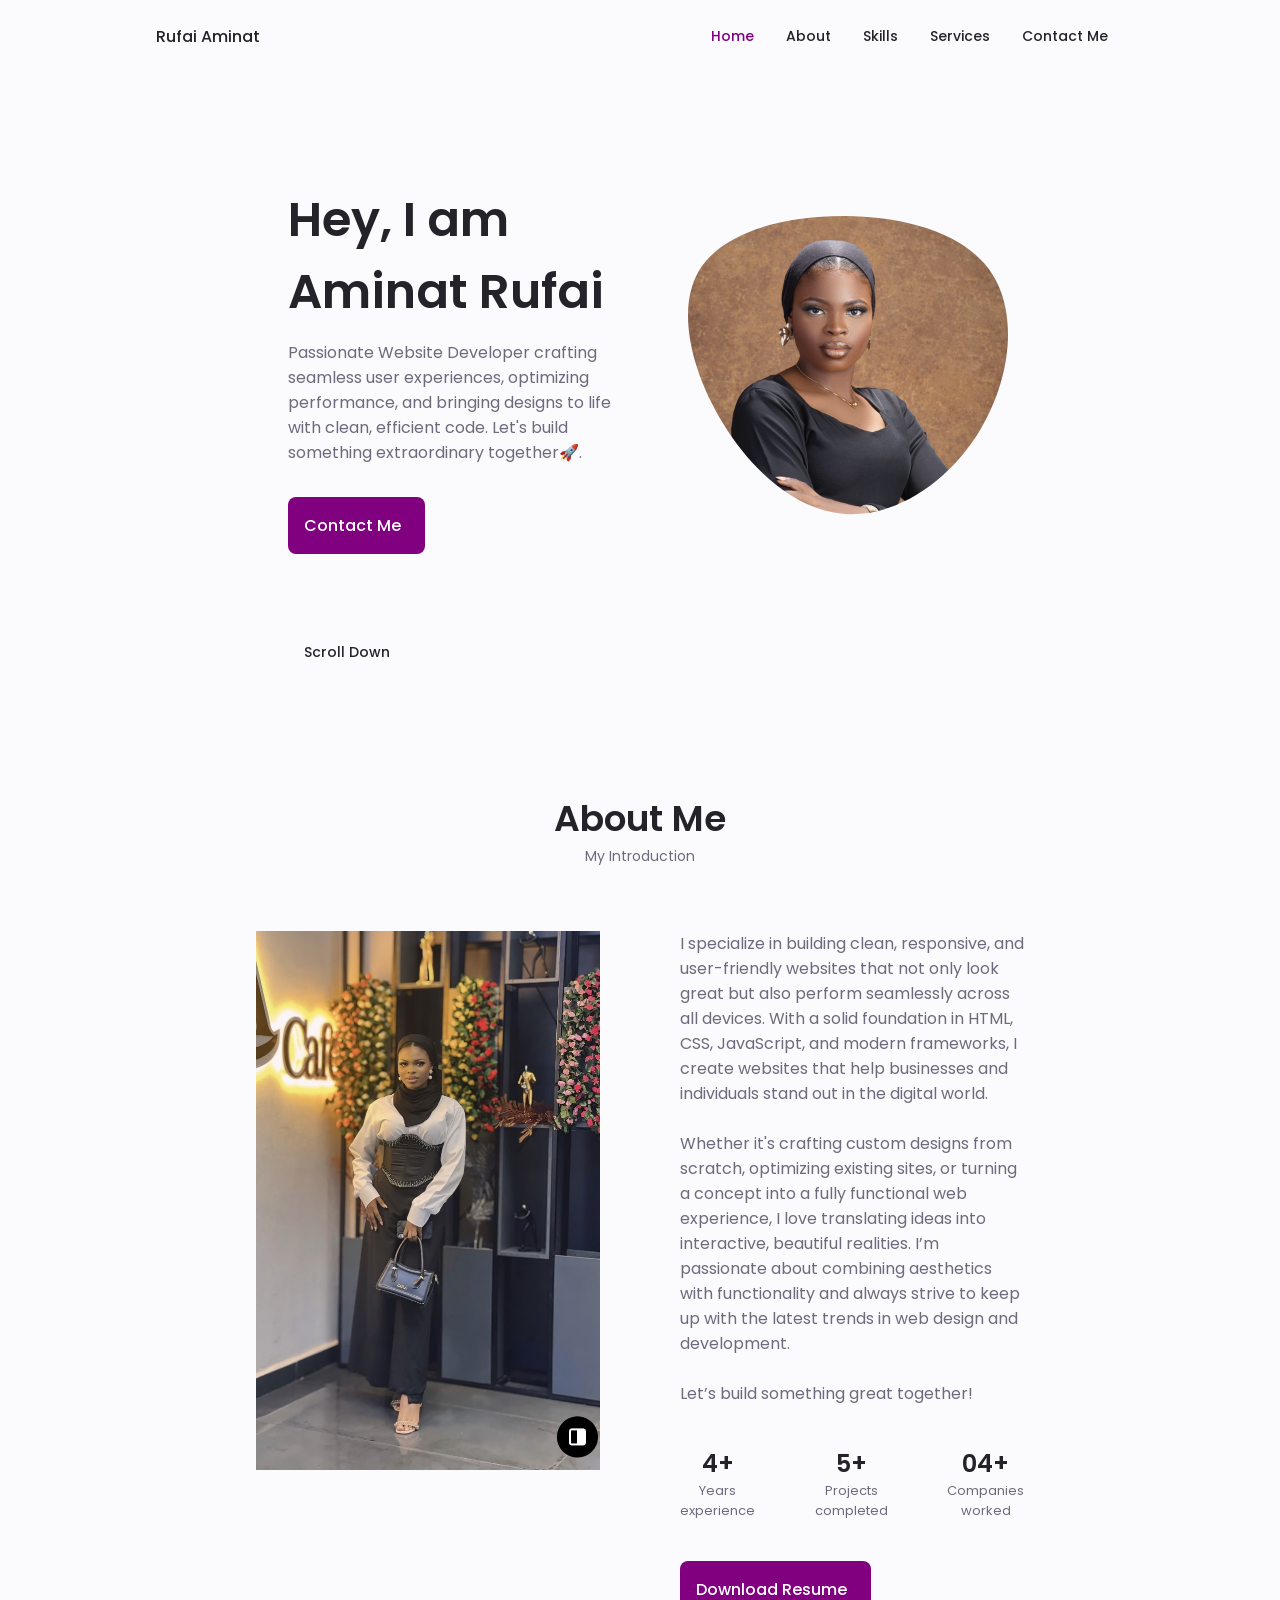
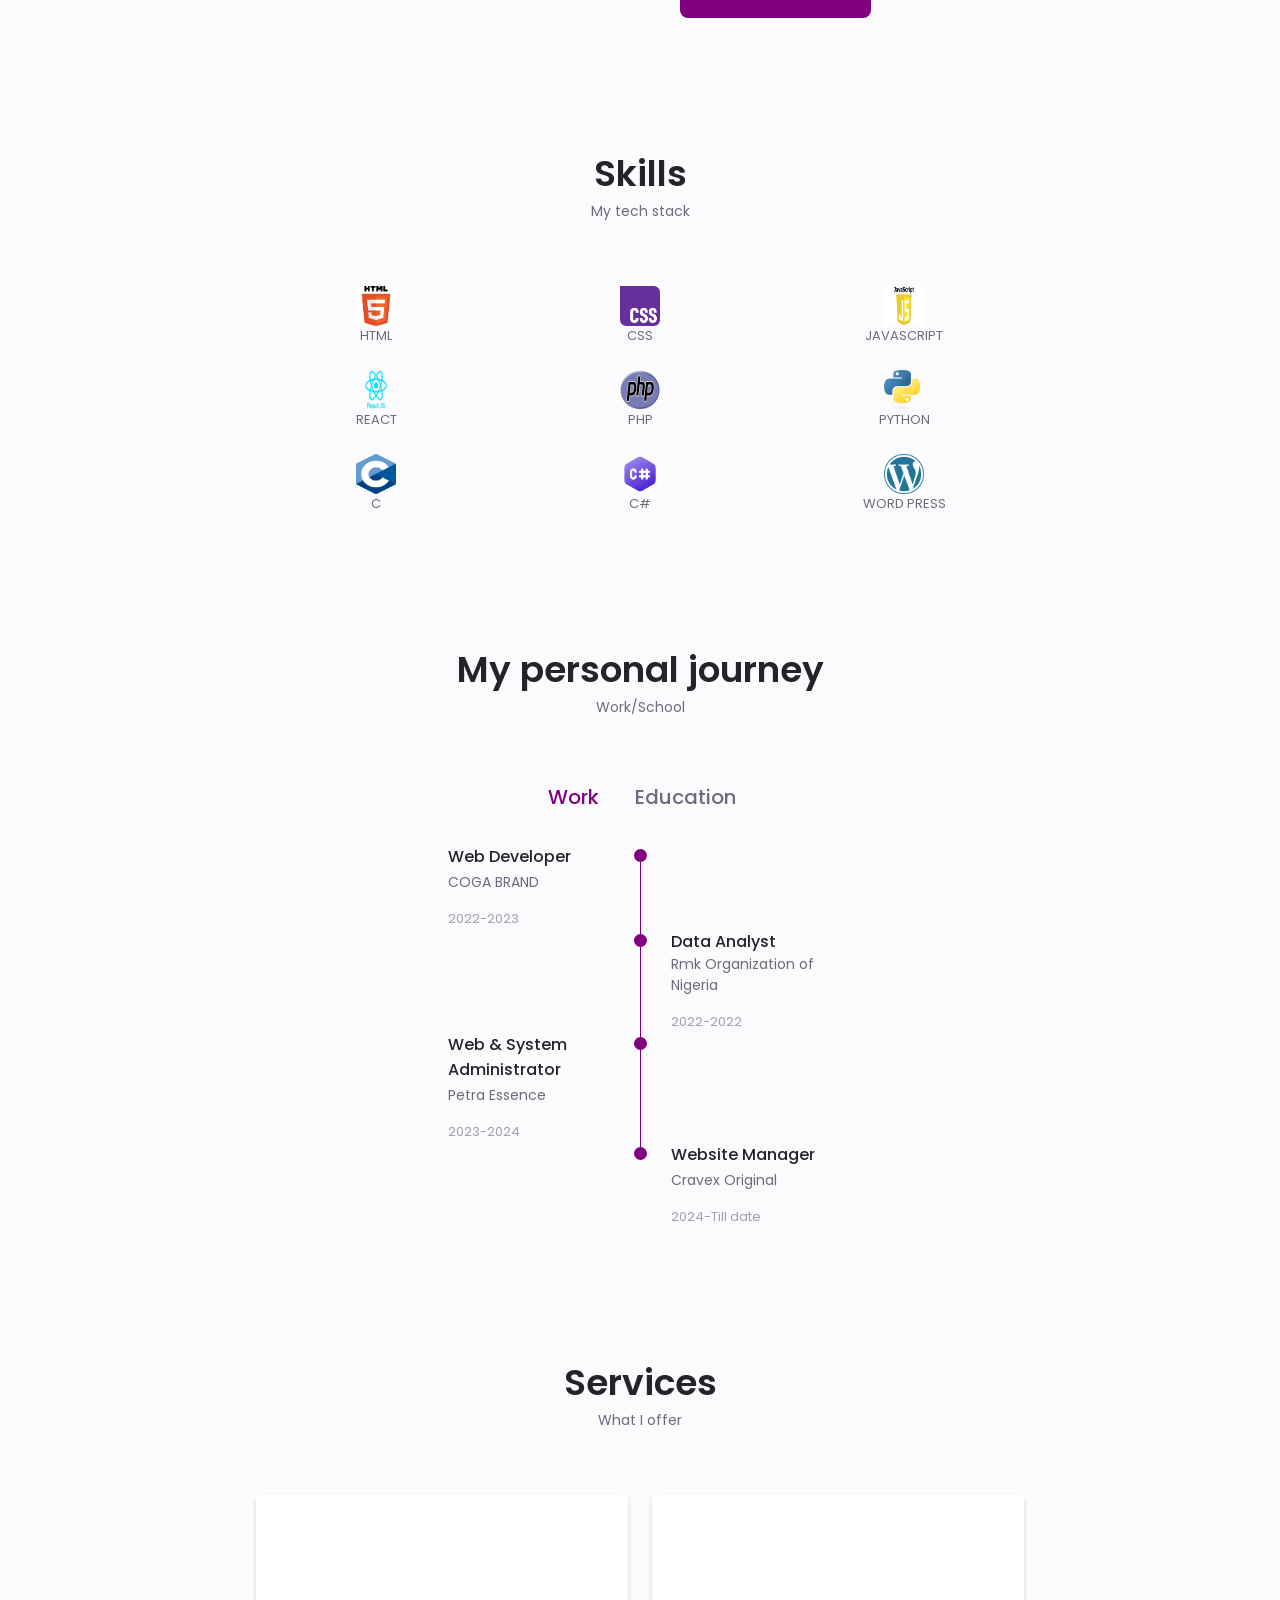
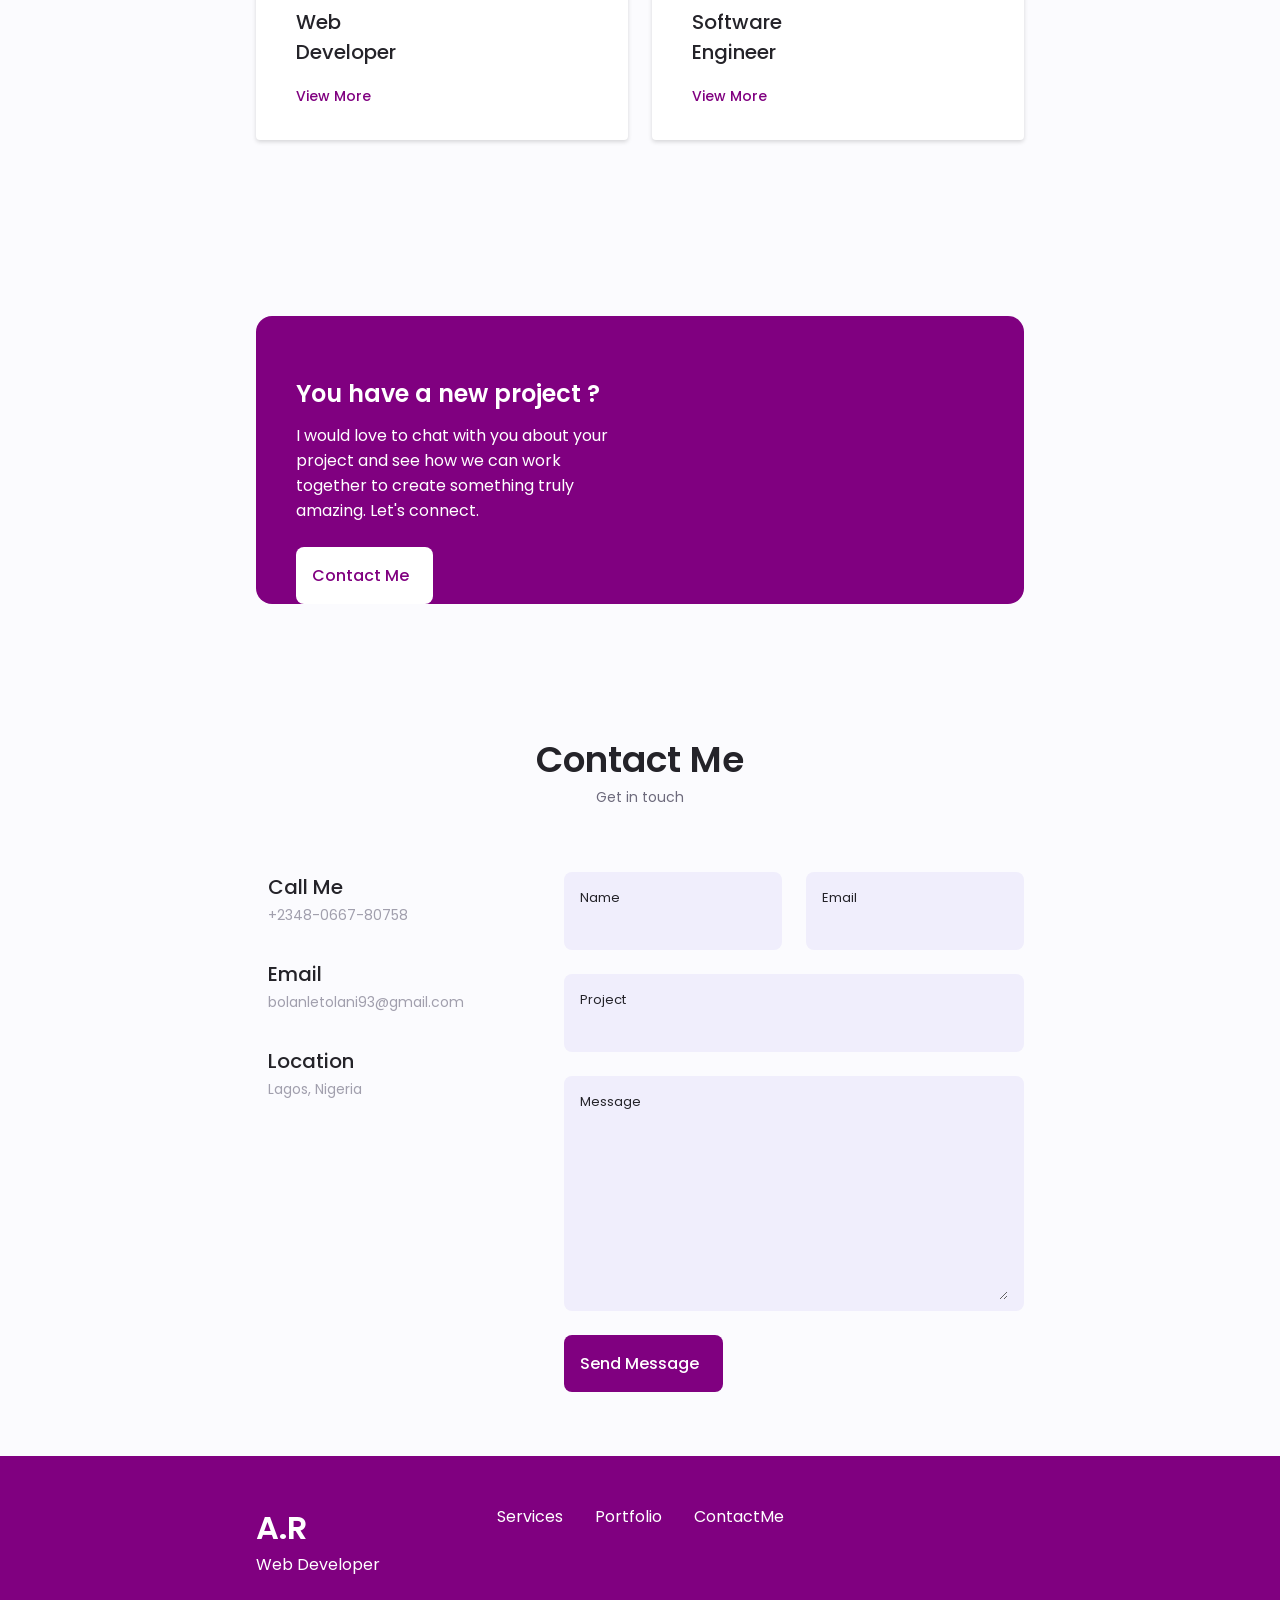
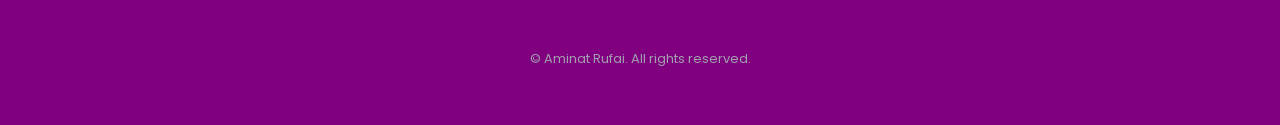
==== index.html @ c88bedfd "Initial portfolio backup" ====
<!DOCTYPE html>
<html lang="en">
  <head>
    <meta charset="UTF-8" />
    <meta name="viewport" content="width=device-width, initial-scale=1.0" />
    <meta
      name="description"
      content="Portfolio website of Rufai Aminat. A summary of professional experience, 
      skills, projects details and contact information."
    />
    <title>Aminat Rufai - Portfolio</title>

    <!--==================== OPEN GRAPH META TAGS ===================== -->
    <meta property="og:title" content="Olusegun Akinnola - Portfolio" />
    <meta property="og:image" content="/assets/img/PwaImages/ios/512.png" />
    <meta
      property="og:description"
      content="Portfolio website of Olusegun Akinnola. A summary of professional experience, 
      skills, projects details and contact information."
    />

    <!--==================== TWITTER META TAGS ===================== -->
    <meta name="twitter:title" content="Olusegun Akinnola - Portfolio" />
    <meta
      name="twitter:description"
      content="Portfolio website of Olusegun Akinnola. A summary of professional experience, 
      skills, projects details and contact information."
    />
    <meta name="twitter:image" content="/assets/img/PwaImages/ios/512.png" />

    <!--==================== UNICONS ====================-->
    <link
      rel="stylesheet"
      href="https://unicons.iconscout.com/release/v4.0.0/css/line.css"
    />

    <!-- ====================PWA================== -->
    <link rel="manifest" href="manifest.json" />
    <!-- ios support -->
    <link rel="apple-touch-icon" href="/assets/img/PwaImages/ios/32.png" />
    <link rel="apple-touch-icon" href="/assets/img/PwaImages/ios/72.png" />
    <link rel="apple-touch-icon" href="/assets/img/PwaImages/ios/100.png" />
    <link rel="apple-touch-icon" href="/assets/img/PwaImages/ios/128.png" />
    <link rel="apple-touch-icon" href="/assets/img/PwaImages/ios/144.png" />
    <link rel="apple-touch-icon" href="/assets/img/PwaImages/ios/152.png" />
    <link rel="apple-touch-icon" href="/assets/img/PwaImages/ios/192.png" />
    <link rel="apple-touch-icon" href="/assets/img/PwaImages/ios/256.png" />
    <link rel="apple-touch-icon" href="/assets/img/PwaImages/ios/512.png" />
    <meta name="apple-mobile-web-app-status-bar" content="#6E57E0" />
    <meta name="theme-color" content="#6E57E0" />

    <!-- ============FAVICONS============== -->
    <link
      rel="apple-touch-icon"
      sizes="180x180"
      href="/assets/img/favicons/apple-touch-icon.png"
    />
    <link
      rel="icon"
      type="image/png"
      sizes="32x32"
      href="/assets//img/favicons/favicon-32x32.png"
    />
    <link
      rel="icon"
      type="image/png"
      sizes="16x16"
      href="/assets/img/favicons/favicon-16x16.png"
    />
    <link
      rel="icon"
      type="image/x-icon"
      href="/assets/img/favicons/favicon.ico"
    />

    <!--==================== SWIPER CSS ====================-->
    <link rel="stylesheet" href="css/swiper-bundle.min.css" />

    <!--==================== CSS ====================-->
    <link rel="stylesheet" href="css/styles.css" />

    <script src="https://cdnjs.cloudflare.com/ajax/libs/typed.js/2.0.11/typed.min.js" defer></script>
  </head>

  <body>
    <!-- ===================== LOADER ==================== -->
    <div id="loading">
      <div class="loader"><span></span><span>/></span></div>
    </div>
    <!--==================== HEADER ====================-->
    <header class="header" id="header">
      <nav class="nav container">
        <a href="#" class="nav__logo noSelect">Rufai Aminat</a>

        <div class="nav__menu" id="nav-menu">
          <ul class="nav__list grid">
            <li class="nav__item">
              <a href="#home" class="nav__link noSelect active-link">
                <i class="uil uil-estate nav__icon"></i> Home
              </a>
            </li>

            <li class="nav__item">
              <a href="#about" class="nav__link noSelect">
                <i class="uil uil-user nav__icon"></i> About
              </a>
            </li>

            <li class="nav__item">
              <a href="#skills" class="nav__link noSelect">
                <i class="uil uil-file-alt nav__icon"></i> Skills
              </a>
            </li>

            <li class="nav__item">
              <a href="#services" class="nav__link noSelect">
                <i class="uil uil-briefcase-alt nav__icon"></i> Services
              </a>
            </li>
<!--
            <li class="nav__item">
              <a href="#projects" class="nav__link noSelect">
                <i class="uil uil-scenery nav__icon"></i> Projects
              </a>
            </li>
            -->

            <li class="nav__item">
              <a href="#contact" class="nav__link noSelect">
                <i class="uil uil-message nav__icon"></i> Contact Me
              </a>
            </li>
          </ul>
          <i class="uil uil-times nav__close noSelect" id="nav-close"></i>
        </div>

        <div class="nav__btns">
          <!-- theme change button -->
          <i class="uil uil-moon change-theme" id="theme-button"></i>

          <div class="nav__toggle noSelect" id="nav-toggle">
            <i class="uil uil-apps"></i>
          </div>
        </div>
      </nav>
    </header>

    <!--==================== MAIN ====================-->

    <main class="main">
      <!--==================== HOME ====================-->
      <section class="home section" id="home">
        <div class="home__container container grid">
          <div class="home__content grid">
            <div class="home__social">
              <a
                href="https://www.linkedin.com/in/bolanle tolani/"
                target="_blank"
                class="home__social-icon"
              >
                <i class="uil uil-linkedin-alt"></i>
              </a>
              <a
                href="https://github.com/Thebolamidey1"
                target="_blank"
                class="home__social-icon"
              >
                <i class="uil uil-github-alt"></i>
              </a>
              <a
                href="https://x.com/The_bolamidey"
                target="_blank"
                class="home__social-icon"
              >
                <i class="uil uil-twitter"></i>
              </a>
            </div>

            <div class="home__img">
              <svg
                class="home__blob"
                viewBox="0 0 200 187"
                xmlns="http://www.w3.org/2000/svg"
                xmlns:xlink="http://www.w3.org/1999/xlink"
              >
                <mask id="mask0" mask-type="alpha">
                  <path
                    d="M190.312 36.4879C206.582 62.1187 201.309 102.826 182.328 134.186C163.346 165.547 
                                130.807 187.559 100.226 186.353C69.6454 185.297 41.0228 161.023 21.7403 129.362C2.45775 
                                97.8511 -7.48481 59.1033 6.67581 34.5279C20.9871 10.1032 59.7028 -0.149132 97.9666 
                                0.00163737C136.23 0.303176 174.193 10.857 190.312 36.4879Z"
                  />
                </mask>
                <g mask="url(#mask0)">
                  <path
                    d="M190.312 36.4879C206.582 62.1187 201.309 102.826 182.328 134.186C163.346 
                                165.547 130.807 187.559 100.226 186.353C69.6454 185.297 41.0228 161.023 21.7403 
                                129.362C2.45775 97.8511 -7.48481 59.1033 6.67581 34.5279C20.9871 10.1032 59.7028 
                                -0.149132 97.9666 0.00163737C136.23 0.303176 174.193 10.857 190.312 36.4879Z"
                  />
                  <image
                    class="home__blob-img"
                    x="-0"
                    href="pictures/IMG_7370.jpeg"
                  ></image>
                </g>
              </svg>
            </div>

              <div class="home__data">
              <h1 class="home__title">Hey, I am Aminat Rufai</h1>
              <h3 class="home__subtitle"><span class="typing"></span><span class="typed-cursor"></span></h3>
              
              <p class="home__description">
               Passionate Website Developer crafting seamless user experiences, optimizing performance, and bringing designs to life with clean, efficient code. Let's build something extraordinary together🚀.
              </p>
              <a href="#contact" class="button button--flex">
                Contact Me<i class="uil uil-message button__icon"></i>
              </a>
            </div>
          </div>
          <div class="home__scroll">
            <a href="#about" class="home__scroll-button button--flex">
              <i class="uil uil-mouse-alt home__scroll-mouse"></i>
              <span class="home__scroll-name">Scroll Down</span>
              <i class="uil uil-arrow-down home__scroll-arrow"></i>
            </a>
          </div>
        </div>
      </section>
    </main>

    <!--==================== ABOUT ====================-->

    <section class="about section" id="about">
      <h2 class="section__title">About Me</h2>
      <span class="section__subtitle">My Introduction</span>

      <div class="about__container container grid">
        
          <img src="pictures/IMG_5817.jpeg" alt="" class="about__image" />
        </a>
      

        <div class="about__data">
          <p class="about__description">
            I specialize in building clean, responsive, and user-friendly websites that not only look great but also perform seamlessly across all devices. With a solid foundation in HTML, CSS, JavaScript, and modern frameworks, I create websites that help businesses and individuals stand out in the digital world.
            <br><br> Whether it's crafting custom designs from scratch, optimizing existing sites, or turning a concept into a fully functional web experience, I love translating ideas into interactive, beautiful realities. I’m passionate about combining aesthetics with functionality and always strive to keep up with the latest trends in web design and development. 
           <br/><br>Let’s build something great together!
          </p>
          <div class="about__info">
            <div>
              <span class="about__info-title">4+</span>
              <span class="about__info-name"
                >Years <br />
                experience</span
              >
            </div>

            <div>
              <span class="about__info-title">5+</span>
              <span class="about__info-name"
                >Projects <br />
                completed</span
              >
            </div>

            <div>
              <span class="about__info-title">04+</span>
              <span class="about__info-name"
                >Companies <br />
                worked</span
              >
            </div>
          </div>

          <div class="about__buttons">
            <a
              download=""
              href="pictures/RUFAI AMINAT WEB DEVELOPER RESUME.pdf"
              class="button button--flex"
            >
              Download Resume<i class="uil uil-download-alt button__icon"></i
            ></a>
          </div>
        </div>
      </div>
    </section>

 <!--==================== SKILLS ====================-->
<section class="skills section" id="skills">
 <h2 class="section__title">Skills</h2>
 <span class="section__subtitle">My tech stack</span>
 <div class="skills__container container grid">
   <div class="skills__container-box">
     <img
       class="skills__container-img"
       src="pictures/html picture.png"
       alt="html"
     />
     <div class="skills__container-name">HTML</div>
   </div>
  <div class="skills__container-box">
     <img
       class="skills__container-img"
       src="pictures/Official_CSS_Logo.svg.png"
       alt="css"
     />
     <div class="skills__container-name">CSS</div>
   </div>

   <div class="skills__container-box">
     <img
       class="skills__container-img"
       src="pictures/javascript.png"
       alt="JavaScript"
     />
     <div class="skills__container-name">JAVASCRIPT</div>
   </div>

   <div class="skills__container-box">
     <img
       class="skills__container-img"
       src="pictures/react.js"
       alt="React"
     />
     <div class="skills__container-name">REACT</div>
   </div>

   <div class="skills__container-box">
     <img
       class="skills__container-img"
       src="pictures/PHP-logo.svg.png"
       alt="Php"
     />
     <div class="skills__container-name">PHP</div>
   </div>

   <div class="skills__container-box">
     <img
       class="skills__container-img"
       src="pictures/Python-logo-notext.svg.png"
       alt="python"
     />
     <div class="skills__container-name">PYTHON</div>
   </div>

   <div class="skills__container-box">
     <img
       class="skills__container-img"
       src="pictures/C_Programming_Language.svg.png"
       alt="C"
     />
     <div class="skills__container-name">C</div>
   </div>

   <div class="skills__container-box">
     <img
       class="skills__container-img"
       src="pictures/C_Sharp_Logo_2023.png"
       alt="C#"
     />
     <div class="skills__container-name">C#</div>
   </div>

   <div class="skills__container-box">
     <img
       class="skills__container-img"
       src="pictures/Word press.png"
       alt="wordpress"
     />
     <div class="skills__container-name">WORD PRESS</div>
   </div>
   <!--
 <div class="skills__container-box">
           <img class="skills__container-img" src="pictures/" alt="figma">
           <div class="skills__container-name">Figma</div>
       </div>
 </div>
-->
</section>

<!--==================== QUALIFICATOIN ====================-->
<section class="qualification section">
 <h2 class="section__title">My personal journey</h2>
 <span class="section__subtitle">Work/School</span>

 <div class="qualification__container container">
   <div class="qualification__tabs">
     <div
       class="qualification__button button--flex qualification__active"
       data-target="#work"
     >
       <i class="uil uil-briefcase-alt qualification__icon"> </i> Work
     </div>

     <div
       class="qualification__button button--flex"
       data-target="#education"
     >
       <i class="uil uil-graduation-cap qualification__icon"> </i>
       Education
     </div>
   </div>

   <div class="qualification__sections">
   
     <!--==================== QUALIFICATOIN CONTENT 1====================-->
     
     <div
       class="qualification__content qualification__active"
       data-content
       id="work"
     >
     
       <!--==================== QUALIFICATOIN 1====================-->
       
       <div class="qualification__data">
         <div>
           <h3 class="qualification__title">Web Developer</h3>
           <span class="qualification__subtitle"> COGA BRAND  </span>
           <div class="qualification__calender">
             <i class="uil uil-calendar-alt"></i> 2022-2023
           </div>
         </div>

         <div>
           <span class="qualification__rounder"></span>
           <span class="qualification__line"></span>
         </div>
       </div>
      
       <!--==================== QUALIFICATOIN 2====================-->
       <div class="qualification__data">
         <div></div>
         <div>
           <span class="qualification__rounder"></span>
           <span class="qualification__line"></span>
         </div>
         <div>
           <h3 class="qualification__title">Data Analyst</h3>
           <span class="qualification__subtitle"> Rmk Organization of Nigeria </span>
           <div class="qualification__calender">
             <i class="uil uil-calendar-alt"></i> 2022-2022
           </div>
         </div>
       </div>
       

       <!--==================== QUALIFICATOIN 3====================-->
       <div class="qualification__data">
         <div>
           <h3 class="qualification__title">Web & System Administrator</h3>
           <span class="qualification__subtitle"> Petra Essence </span>
           <div class="qualification__calender">
             <i class="uil uil-calendar-alt"></i> 2023-2024
           </div>
         </div>
         <div>
           <span class="qualification__rounder"></span>
           <span class="qualification__line"></span>
         </div>
       </div>


       <!--==================== QUALIFICATOIN 4====================-->
       <div class="qualification__data">
         <div></div>
         <div>
           <span class="qualification__rounder"></span>
       
           <!-- <span class="qualification__line"></span> -->
           </div>
         <div>
           <h3 class="qualification__title">Website Manager</h3>
           <span class="qualification__subtitle"> Cravex Original </span>
           <div class="qualification__calender">
             <i class="uil uil-calendar-alt"></i> 2024-Till date
           </div>
         </div>
       </div>
     </div>

     <!--==================== QUALIFICATOIN CONTENT 2====================-->
     
     <div class="qualification__content" data-content id="education">
     
       <!--==================== QUALIFICATOIN 1====================-->
       <div class="qualification__data">
         <div>
           <h3 class="qualification__title">Software Engineering, Web Design(Front-end)</h3>
           <span class="qualification__subtitle">
             Alx Africa
           </span>
           <div class="qualification__calender">
             <i class="uil uil-calendar-alt"></i> 2022
           </div>
         </div>
        
         <div>
           <span class="qualification__rounder"></span>
           <span class="qualification__line"></span>
         </div>
       </div>

      

       <!--==================== QUALIFICATOIN 2====================-->
       <div class="qualification__data">
         <div></div>
         <div>
           <span class="qualification__rounder"></span>
       
           <!-- <span class="qualification__line"></span> -->
            </div>
         <div>
           <h3 class="qualification__title">B.A, English language</h3>
           <span class="qualification__subtitle"> University of Ilorin </span>
           <div class="qualification__calender">
             <i class="uil uil-calendar-alt"></i> 2019-2024
           </div>
         </div>
       </div>
     </div>
   </div>
 </div>
</section>


        
<!--==================== SERVICES ====================-->

<section class="services section" id="services">
 <h2 class="section__title">Services</h2>
 <span class="section__subtitle">What I offer</span>

 <div class="services__container container grid">
 
   <!--==================== SERVICE 1 ====================-->
   
   <div class="services__content">
     <div>
       <i class="uil uil-arrow services__icon"></i>
       <h3 class="services__title">Web<br />Developer</h3>
     </div>

     <span
       class="button button--flex button--small button--link services__button"
     >
       View More
       <i class="uil uil-arrow-right button__icon"></i>
     </span>

     <div class="services__modal">
       <div class="services__modal-content">
         <h4 class="services__modal-title">Web Developer</h4>
         <i class="uil uil-times services__modal-close"></i>
         <ul class="services__modal-services grid">
           <li class="services__modal-service">
             <i class="uil uil-check-circle services__modal-icon"></i>
             <p>
              I Manage hosting, domains, and website backups
             </p>
           </li>
           <li class="services__modal-service">
             <i class="uil uil-check-circle services__modal-icon"></i>
             <p> I Ensure website security by implementing best practices and regular
              updates.</p>
           </li>
           <li class="services__modal-service">
             <i class="uil uil-check-circle services__modal-icon"></i>
             <p>I Work With Infrastructure as A Code (IaaC)</p>
           </li>
           <li class="services__modal-service">
             <i class="uil uil-check-circle services__modal-icon"></i>
             <p>I Ensure System Reliablity</p>
           </li>
         </ul>
       </div>
     </div>
   </div>
  
   <!--==================== SERVICE 2 ====================-->
   
   <div class="services__content">
     <div>
       <i class="uil uil-mobile-android services__icon"></i>
       <h3 class="services__title">Software <br /> Engineer</h3>
     </div>

     <span
       class="button button--flex button--small button--link services__button"
     >
       View More
       <i class="uil uil-arrow-right button__icon"></i>
     </span>

     <div class="services__modal">
       <div class="services__modal-content">
         <h4 class="services__modal-title">Front-end Engineer</h4>
         <i class="uil uil-times services__modal-close"></i>
         <ul class="services__modal-services grid">
           <li class="services__modal-service">
             <i class="uil uil-check-circle services__modal-icon"></i>
             <p> I'm Skilled in designing, developing, and maintaining responsive websites
              and web applications. </p>
           </li>
           <li class="services__modal-service">
             <i class="uil uil-check-circle services__modal-icon"></i>
             <p>I'm Proficient in front-end and back-end technologies, including HTML,
              CSS, JavaScript, and frameworks like React or Vue.js.</p>
           </li>
           <li class="services__modal-service">
             <i class="uil uil-check-circle services__modal-icon"></i>
             <p>I focus on clean, maintainable code
              and seamless user experience.</p>
           </li>
           <li class="services__modal-service">
             <i class="uil uil-check-circle services__modal-icon"></i>
             <p>I Optimize Performance and Scalability </p>
           </li>
         </ul>
       </div>
     </div>
   </div>
 </div>
</section>


<!--==================== PORTFOLIO ====================-->
<!--

<section class="portfolio section" id="projects">
 <h2 class="section__title">Project</h2>
 <span class="section__subtitle">Most recent work</span>

 <div class="portfolio__container container swiper-container">
   <div class="swiper-wrapper">
   -->
     <!--==================== PORTFOLIO 1====================-->
     <!--
     <div class="portfolio__content grid swiper-slide">
       <img
         src="/assets/img/portfolio/project1.PNG"
         alt=""
         class="portfolio__img"
       />
       <div class="portfolio__data">
         <h3 class="portfolio__title">GitLab CI/CD YouTube App Deployment</h3>
         <p class="portfolio__description">
           In today's software development landscape, speed and reliability are paramount. 
           Continuous Integration and Continuous Deployment (CI/CD) pipelines offer a way 
           to automate and streamline your development and deployment processes. I set up 
           a complete CI/CD pipeline for a React YouTube app clone using GitLab.
         </p>
         <a
           href="https://github.com/sh1egezzy"
           target="_blank"
           class="button button--flex button--small portfolio__button"
         >
           Check my Github Repo
           <i class="uil uil-arrow-right button__icon"></i>
         </a>
       </div>
     </div>
    -->
     <!--==================== PORTFOLIO 2====================-->
     <!--
     <div class="portfolio__content grid swiper-slide">
       <img
         src="/assets/img/portfolio/project2.png"
         alt=""
         class="portfolio__img"
       />
       <div class="portfolio__data">
         <h3 class="portfolio__title">Jenkins CI/CD | DOTNET webapp DevSecOps Project</h3>
         <p class="portfolio__description">
           I used Jenkins as a CICD tool and deployed application on a Docker Container and Kubernetes cluster
         </p>
         <a
           href="https://github.com/sh1egezzy"
           target="_blank"
           class="button button--flex button--small portfolio__button"
         >
         Check my Github Repo
           <i class="uil uil-arrow-right button__icon"></i>
         </a>
       </div>
     </div>
    -->

     <!-- ==================== PORTFOLIO 3==================== -->
     <!--
     <div class="portfolio__content grid swiper-slide">
       <img
         src="/assets/img/portfolio/project3.png"
         alt=""
         class="portfolio__img"
       />
       <div class="portfolio__data">
         <h3 class="portfolio__title">DevSecOps with ArgoCD,Terraform, and Jenkins for Two Game Versions</h3>
         <p class="portfolio__description">
          I embarked on a fascinating journey that unveils the power of ArgoCD, Terraform, 
          and Jenkins in orchestrating a seamless and secure deployment pipeline for not one, 
          but two distinct versions of the Tetris game
         </p>
         <a
           href="https://github.com/sh1egezzy"
           target="_blank"
           class="button button--flex button--small portfolio__button"
         >
         Check my Github Repo
           <i class="uil uil-arrow-right button__icon"></i>
         </a>
       </div>
     </div>
    -->
     <!-- ==================== PORTFOLIO 4==================== -->
     <!--
     <div class="portfolio__content grid swiper-slide">
       <img
         src="/assets/img/portfolio/project4.png"
         alt=""
         class="portfolio__img"
       />
       <div class="portfolio__data">
         <h3 class="portfolio__title">Amazon App Deployment with Terraform and Jenkins CI/CD</h3>
         <p class="portfolio__description">
           I leverage Terraform, Jenkins CI/CD, SonarQube, and Trivy to create a robust 
           and secure pipeline for deploying applications on Amazon Web Services (AWS).
         </p>
         <a
           href="https://github.com/sh1egezzy"
           target="_blank"
           class="button button--flex button--small portfolio__button"
         >
           Check my Github Repo
           <i class="uil uil-arrow-right button__icon"></i>
         </a>
       </div>
     </div>
   </div>
  -->

   <!-- Add arrows -->
   <!--
   <div class="swiper-button-next">
     <i class="uil uil-angle-right-b swiper-portfolio-icon"></i>
   </div>
   <div class="swiper-button-prev">
     <i class="uil uil-angle-left-b swiper-portfolio-icon"></i>
   </div>
  -->

   <!-- Add Pagination -->
   <!--
   <div class="swiper-pagination"></div>
 </div>
</section>
-->
<!--==================== PROJECT IN MIND ====================-->

<section class="project section">
 <div class="project__bg">
   <div class="project__container container grid">
     <div class="project__data">
       <h2 class="project__title">You have a new project ?</h2>
       <p class="project__description">
         I would love to chat with you about your project and see how we
         can work together to create something truly amazing. Let's
         connect.
       </p>
       <a href="#contact" class="button button--flex button--white">
         Contact Me
         <i class="uil uil-message project__icon button__icon"></i>
       </a>
     </div>

     <img src="/assets/img/1.png" alt="" class="project__img" />
   </div>
 </div>
</section>

<!--==================== CONTACT ME ====================-->

<section class="contact section" id="contact">
 <h2 class="section__title">Contact Me</h2>
 <span class="section__subtitle">Get in touch</span>

 <div class="contact__container container grid">
   <div>
     <div class="contact__information">
       <i class="uil uil-phone contact__icon"></i>

       <div>
         <h3 class="contact__title">Call Me</h3>
         <span class="contact__subtitle">+2348-0667-80758</span>
       </div>
     </div>

     <div class="contact__information">
       <i class="uil uil-envelope contact__icon"></i>

       <div>
         <h3 class="contact__title">Email</h3>
         <span class="contact__subtitle">bolanletolani93@gmail.com</span>
       </div>
     </div>

     <div class="contact__information">
       <i class="uil uil-map-marker contact__icon"></i>

       <div>
         <h3 class="contact__title">Location</h3>
         <span class="contact__subtitle">Lagos, Nigeria</span>
       </div>
     </div>
   </div>

   <form action="" class="contact__form grid">
     <form name="submit-to-google-sheet">
     <div class="contact__inputs grid">
       <div class="contact__content">
         <label for="" class="contact__label">Name</label>
         <input type="text" class="contact__input" />
       </div>

       <div class="contact__content">
         <label for="" class="contact__label">Email</label>
         <input type="email" class="contact__input" />
       </div>
     </div>
     <div class="contact__content">
       <label for="" class="contact__label">Project</label>
       <input type="text" class="contact__input" />
     </div>
     <div class="contact__content">
       <label for="" class="contact__label">Message</label>
       <textarea
         name=""
         id=""
         cols="0"
         rows="7"
         class="contact__input"
       ></textarea>
     </div>

     <div>
       <a href="#" class="button button--flex">
         Send Message
         <i class="uil uil-message button__icon"></i>
       </a>
     </div>
   </form>
 </div>
</section>

<!--==================== FOOTER ====================-->

<footer class="footer">
 <div class="footer__bg">
   <div class="footer__container container grid">
     <div>
       <h1 class="footer__title">A.R</h1>
       <span class="footer__subtitle">Web Developer </span>
     </div>

     <ul class="footer__links">
       <li>
         <a href="#services" class="footer__link">Services</a>
       </li>
       <li>
         <a href="#portfolio" class="footer__link">Portfolio</a>
       </li>
       <li>
         <a href="#contact" class="footer__link">ContactMe</a>
       </li>
     </ul>

     <div class="footer__socials">
       <a
         href="https://www.facebook.com/Omobolanle Rufai/"
         target="_blank"
         class="footer__social"
       >
         <i class="uil uil-facebook-f"></i>
       </a>

       <a
         href="https://www.instagram.com/The_bolamidey"
         target="_blank"
         class="footer__social"
       >
         <i class="uil uil-instagram"></i>
       </a>

       <a
         href="https://twitter.com/The_bolamidey"
         target="_blank"
         class="footer__social"
       >
         <i class="uil uil-twitter-alt"></i>
       </a> 
     </div>
   </div>

   <p class="footer__copy">&#169; Aminat Rufai. All rights reserved.</p>
 </div>
</footer>


   
   
    <!--==================== SCROLL TOP ====================-->

    <a href="#" class="scrollup" id="scroll-up">
      <i class="uil uil-arrow-up scrollup__icon"></i>
    </a>


<!--==================== SWIPER JS ====================-->
<script src="/porfolio 2/Js/swiper-bundle.min.js"></script>

    
    <!-- ===================== SHOW/HIDE LOADER ==================== -->
    <script>
      window.onload = function () {
        document.getElementById("loading").style.display = "none";
      };
    </script>

    <!-- =====================REGISTER SERVICE WORKER================ -->
    <script>
      if ("serviceWorker" in navigator) {
        window.addEventListener("load", function () {
          navigator.serviceWorker
            .register("/serviceWorker.js")
            .then((res) => console.log("service worker registered"))
            .catch((err) => console.log("service worker not registered", err));
        });
      }
    </script>
    <script>
  const scriptURL = 'https://script.google.com/macros/s/AKfycbyrgvRBnSlezZ4k3e_fT90ilrIypO7n_2l6_xQznFFiTm8BkI1lfTYUVWQ5IXGLfnP1cA/exec'
  const form = document.forms['submit-to-google-sheet']

  form.addEventListener('submit', e => {
    e.preventDefault()
    fetch(scriptURL, { method: 'POST', body: new FormData(form)})
      .then(response => console.log('Success!', response))
      .catch(error => console.error('Error!', error.message))
  })
  </script>


<!--==================== MAIN JS ====================-->
<script src="/porfolio 2/Js/main.js"></script>

</body></html>
---- css/styles.css ----
/*==================== GOOGLE FONTS ====================*/

@import url("https://fonts.googleapis.com/css2?family=Poppins:wght@400;500;600&display=swap");

/*==================== VARIABLES CSS ====================*/

:root {
  --header-height: 3rem;
  /*========== Colors ==========*/
  /* Change favorite color */
  --hue-color: 250;
  /*Purple 250 - Green 142 - Blue 230 - Pink 340*/
  /* HSL color mode */
  --first-color: purple;
  --first-color-second: purple;
  --first-color-alt: hsl(var(--hue-color), 57%, 53%);
  --first-color-lighter: hsl(var(--hue-color), 92%, 85%);
  --title-color: hsl(var(--hue-color), 8%, 15%);
  --text-color: hsl(var(--hue-color), 8%, 45%);
  --text-color-light: hsl(var(--hue-color), 8%, 65%);
  --input-color: hsl(var(--hue-color), 70%, 96%);
  --body-color: hsl(var(--hue-color), 60%, 99%);
  --container-color: #fff;
  --scroll-bar-color: hsl(var(--hue-color), 12%, 90%);
  --scroll-thumb-color: hsl(var(--hue-color), 12%, 80%);

  /*========== Font and typography ==========*/
  --body-font: "Poppins", sans-serif;
  /* .5rem = 8px, 1rem = 16px, 1.5rem = 24px ... */
  --big-font-size: 2rem;
  --h1-font-size: 1.5rem;
  --h2-font-size: 1.25rem;
  --h3-font-size: 1.125rem;
  --normal-font-size: 0.938rem;
  --small-font-size: 0.813rem;
  --smaller-font-size: 0.75rem;
  /*========== Font weight ==========*/
  --font-medium: 500;
  --font-semi-bold: 600;
  /*========== Margines ==========*/
  /* .25rem = 4px, .5rem = 8px, .75rem = 12px ... */
  --mb-0-25: 0.25rem;
  --mb-0-5: 0.5rem;
  --mb-0-75: 0.75rem;
  --mb-1: 1rem;
  --mb-1-5: 1.5rem;
  --mb-2: 2rem;
  --mb-2-5: 2.5rem;
  --mb-3: 3rem;
  /*========== z index ==========*/
  --z-tooltip: 10;
  --z-fixed: 100;
  --z-modal: 100;
}

/* Font size for large devices */

@media screen and (min-width: 968px) {
  :root {
    --big-font-size: 3rem;
    --h1-font-size: 2.25rem;
    --h2-font-size: 1.5rem;
    --h3-font-size: 1.25rem;
    --normal-font-size: 1rem;
    --small-font-size: 0.875rem;
    --smaller-font-size: 0.813rem;
  }
}

/*========== Variables Dark theme ==========*/

body.dark-theme {
  /* HSL color mode */
  --first-color-second: hsl(var(--hue-color), 30%, 8%);
  --title-color: hsl(var(--hue-color), 8%, 95%);
  --text-color: hsl(var(--hue-color), 8%, 75%);
  --input-color: hsl(var(--hue-color), 29%, 16%);
  --body-color: hsl(var(--hue-color), 28%, 12%);
  --container-color: hsl(var(--hue-color), 29%, 16%);
  --scroll-bar-color: hsl(var(--hue-color), 12%, 48%);
  --scroll-thumb-color: hsl(var(--hue-color), 12%, 36%);
}

/*========== Button Dark/Light ==========*/

.nav__btns {
  display: flex;
  align-items: center;
}
.change-theme {
  font-size: 1.25rem;
  color: var(--title-color);
  margin-right: var(--mb-1);
  cursor: pointer;
}
.change-theme:hover {
  color: var(--first-color);
}

/*==================== BASE ====================*/

* {
  box-sizing: border-box;
  padding: 0;
  margin: 0;
}

html {
  scroll-behavior: smooth;
}

body {
  margin: 0 0 var(--header-height) 0;
  font-family: var(--body-font);
  font-size: var(--normal-font-size);
  background-color: var(--body-color);
  color: var(--text-color);
}

h1,
h2,
h3,
h4 {
  color: var(--title-color);
  font-weight: var(--font-semi-bold);
}
 
ul {
  list-style: none;
}

a {
  text-decoration: none;
}

img {
  max-width: 100%;
  height: auto;
}

/*==================== REUSABLE CSS CLASSES ====================*/

.noSelect {
  -webkit-touch-callout: none;
  -webkit-user-select: none;
  -khtml-user-select: none;
  -moz-user-select: none;
  -ms-user-select: none;
  user-select: none;
  -webkit-tap-highlight-color: transparent;
}

.section {
  padding: 2rem 0 4rem;
}

.section__title {
  font-size: var(--h1-font-size);
}

.section__subtitle {
  display: block;
  font-size: var(--small-font-size);
  margin-bottom: var(--mb-3);
}

.section__title,
.section__subtitle {
  text-align: center;
}

/*==================== LAYOUT ====================*/

.container {
  max-width: 768px;
  margin-left: var(--mb-1-5);
  margin-right: var(--mb-1-5);
}

.grid {
  display: grid;
  gap: 1.5rem;
}

header {
  width: 100%;
  position: fixed;
  bottom: 0;
  left: 0;
  z-index: var(--z-fixed);
  background-color: var(--body-color);
}

/*==================== NAV ====================*/

.nav {
  max-width: 968px;
  height: var(--header-height);
  display: flex;
  justify-content: space-between;
  align-items: center;
}

.nav__logo,
.nav__toggle {
  color: var(--title-color);
  font-weight: var(--font-medium);
}

.nav__logo:hover {
  color: var(--first-color);
}

.nav__toggle {
  font-size: 1.1rem;
  cursor: pointer;
}

.nav__toggle:hover {
  color: var(--first-color);
}

@media screen and (max-width: 767px) {
  .nav__menu {
    position: fixed;
    bottom: -100%;
    left: 0;
    width: 100%;
    background-color: var(--body-color);
    padding: 2rem 1.5rem 4rem;
    box-shadow: 0 -1px 4px rgba(0, 0, 0, 0.15);
    border-radius: 1.5rem 1.5rem 0 0;
    transition: 0.3s;
  }
}

.nav__list {
  grid-template-columns: repeat(3, 1fr);
  gap: 2rem;
}

.nav__link {
  display: flex;
  flex-direction: column;
  align-items: center;
  font-size: var(--small-font-size);
  color: var(--title-color);
  font-weight: var(--font-medium);
}

.nav__link:hover {
  color: var(--first-color);
}

.nav__icon {
  font-size: 1.2rem;
}

.nav__close {
  position: absolute;
  right: 1.3rem;
  bottom: 0.5rem;
  font-size: 1.5rem;
  cursor: pointer;
  color: var(--first-color);
}

.nav__close:hover {
  color: var(--first-color-alt);
}

/* show menu */

.show-menu {
  bottom: 0;
}

/* Active link */

.active-link {
  color: var(--first-color);
}

/* Change background header */

.scroll-header {
  box-shadow: 0 -1px 4px rgba(0, 0, 0, 0.15);
}

/*===================== LOADER ====================*/

#loading {
  position: fixed;
  display: block;
  width: 100%;
  height: 100%;
  opacity: 0.9;
  background-color: var(--first-color);
  z-index: 101;
}

.loader {
  position: absolute;
  top: 50%;
  left: 50%;
  transform: translate(-50%, -50%);
  color: #fff;
  font-weight: bold;
  font-size: 20vh;
  opacity: 0.8;
}
.loader span {
  display: inline-block;
  animation: pulse 0.4s alternate infinite ease-in-out;
}
.loader span:nth-child(odd) {
  animation-delay: 0.4s;
}

@keyframes pulse {
  to {
    transform: scale(0.8);
    opacity: 0.5;
  }
}

/*==================== HOME ====================*/

.home__container {
  gap: 1rem;
}

.home__content {
  grid-template-columns: 0.5fr 3fr;
  padding-top: 3.5rem;
  align-items: center;
}

.home__social {
  display: grid;
  grid-template-columns: max-content;
  row-gap: 1rem;
}

.home__social-icon {
  font-size: 1.25rem;
  color: var(--first-color);
}

.home__social-icon:hover {
  color: var(--first-color-alt);
}

.home__blob {
  width: 200px;
  fill: var(--first-color);
}

.home__blob-img {
  width: 200px;
}

.home__data {
  grid-column: 1/3;
}

.home__title {
  font-size: var(--big-font-size);
}

.home__subtitle {
  font-size: var(--h3-font-size);
  color: purple;
  font-weight: var(--font-medium);
  margin-bottom: var(--mb-0-75);
}

.home__description {
  margin-bottom: var(--mb-2);
}

.home__scroll {
  display: none;
}

.home__scroll-button {
  color: var(--first-color);
  transition: 0.3s;
}

.home__scroll-button:hover {
  transform: translateY(0.25rem);
}

.home__scroll-mouse {
  font-size: 2rem;
}

.home__scroll-name {
  font-size: var(--small-font-size);
  color: var(--title-color);
  font-weight: var(--font-medium);
  margin-right: var(--mb-0-25);
}

.home__scroll-arrow {
  font-size: 1.25rem;
}

/*==================== BUTTONS ====================*/

.button {
  display: inline-block;
  background-color: var(--first-color);
  color: #fff;
  padding: 1rem;
  border-radius: 0.5rem;
  font-weight: var(--font-medium);
}

.button:hover {
  background-color: var(--first-color-alt);
}

.button__icon {
  font-size: 1.25rem;
  margin-left: var(--mb-0-5);
  transition: 0.3s;
}

.button--white {
  background-color: #fff;
  color: var(--first-color);
}

.button--white:hover {
  background-color: #fff;
}

.button--flex {
  display: inline-flex;
  align-items: center;
}

.button--small {
  padding: 0.75rem 1rem;
}

.button--link {
  padding: 0;
  background-color: transparent;
  color: var(--first-color);
}

.button--link:hover {
  background-color: transparent;
  color: var(--first-color-alt);
}

/*==================== ABOUT ====================*/

.about__img {
  width: 200px;
  border-radius: 0.5rem;
  justify-self: center;
  align-self: center;
}

.about__description {
  text-align: center;
  margin-bottom: var(--mb-2-5);
}

.about__info {
  display: flex;
  justify-content: space-evenly;
  margin-bottom: var(--mb-2-5);
}

.about__info-title {
  font-size: var(--h2-font-size);
  font-weight: var(--font-semi-bold);
  color: var(--title-color);
}

.about__info-name {
  font-size: var(--smaller-font-size);
}

.about__info-name,
.about__info-title {
  display: block;
  text-align: center;
}

.about__buttons {
  display: flex;
  justify-content: center;
}

/*==================== SKILLS ====================*/

.skills__container {
  display: grid;
  gap: 1.5rem;
  grid-template-columns: repeat(3, 1fr);
}

.skills__container-box {
  display: flex;
  flex-direction: column;
  justify-content: center;
  align-items: center;
}

.skills__container-img {
  height: 40px;
  width: 40px;
}

.skills__container-img:hover {
  transform: rotate(25deg);
}

.skills__container-name {
  font-size: var(--smaller-font-size);
  display: block;
  text-align: center;
}

/*==================== QUALIFICATION ====================*/

.qualification__tabs {
  display: flex;
  justify-content: space-evenly;
  margin-bottom: var(--mb-2);
}

.qualification__button {
  font-size: var(--h3-font-size);
  font-weight: var(--font-medium);
  cursor: pointer;
  display: flex;
  justify-content: center;
  align-items: center;
}

.qualification__button:hover {
  color: var(--first-color);
}

.qualification__icon {
  font-size: 1.8rem;
  margin-right: var(--mb-0-25);
}

.qualification__data {
  display: grid;
  grid-template-columns: 1fr max-content 1fr;
  column-gap: 1.5rem;
}

.qualification__title {
  font-size: var(--normal-font-size);
  font-weight: var(--font-medium);
}

.qualification__subtitle {
  display: inline-block;
  font-size: var(--small-font-size);
  margin-bottom: var(--mb-1);
}

.qualification__calender {
  font-size: var(--smaller-font-size);
  color: var(--text-color-light);
}

.qualification__rounder {
  display: inline-block;
  width: 13px;
  height: 13px;
  background-color: var(--first-color);
  border-radius: 50%;
}

.qualification__line {
  display: block;
  width: 1px;
  height: 100%;
  background-color: var(--first-color);
  transform: translate(6px, -7px);
}

.qualification [data-content] {
  display: none;
}

.qualification__active[data-content] {
  display: block;
}

.qualification__button.qualification__active {
  color: var(--first-color);
}

/*==================== SERVICES ====================*/

.services__container {
  gap: 1.5rem;
  grid-template-columns: repeat(2, 1fr);
}

.services__content {
  position: relative;
  background-color: var(--container-color);
  padding: 3.5rem 0.5rem 1.25rem 1.5rem;
  border-radius: 0.25rem;
  box-shadow: 0 2px 4px rgba(0, 0, 0, 0.15);
  transition: 0.3s;
}

.services__content:hover {
  box-shadow: 0 4px 8px rgba(0, 0, 0, 0.15);
}

.services__icon {
  display: block;
  font-size: 1.5rem;
  color: var(--first-color);
  margin-bottom: var(--mb-1);
}

.services__title {
  font-size: var(--h3-font-size);
  margin-bottom: var(--mb-1);
  font-weight: var(--font-medium);
}

.services__button {
  cursor: pointer;
  font-size: var(--small-font-size);
}

.services__button:hover .button__icon {
  transform: translateX(0.25rem);
}

.services__modal {
  position: fixed;
  top: 0;
  left: 0;
  bottom: 0;
  right: 0;
  background-color: rgba(0, 0, 0, 0.5);
  display: flex;
  justify-content: center;
  align-items: center;
  padding: 0 1rem;
  z-index: var(--z-modal);
  opacity: 0;
  visibility: hidden;
  transform: 0.3s;
}

.services__modal-content {
  position: relative;
  background-color: var(--container-color);
  padding: 1.5rem;
  border-radius: 0.5rem;
}

.services__modal-services {
  row-gap: 1rem;
}

.services__modal-service {
  display: flex;
}

.services__modal-title {
  font-size: var(--h3-font-size);
  font-weight: var(--font-medium);
  margin-bottom: var(--mb-1-5);
}

.services__modal-close {
  position: absolute;
  top: 1rem;
  right: 1rem;
  font-size: 1.5rem;
  color: var(--first-color);
  cursor: pointer;
}

.services__modal-icon {
  color: var(--first-color);
  margin-right: var(--mb-0-25);
}

/* Active Modal */

.active-modal {
  opacity: 1;
  visibility: visible;
}

.disable-scroll {
  overflow: hidden;
}

/*==================== PORTFOLIO ====================*/

.portfolio__container {
  overflow: initial;
}

.portfolio__content {
  padding: 0 1.5rem;
}

.portfolio__img {
  width: 265px;
  border-radius: 0.5rem;
  justify-self: center;
}

.portfolio__title {
  font-size: var(--h3-font-size);
  margin-bottom: var(--mb-0-5);
}

.portfolio__description {
  margin-bottom: var(--mb-0-75);
}

.portfolio__button:hover .button__icon {
  transform: translateX(0.25rem);
}

.swiper-button-prev::after,
.swiper-button-next::after {
  content: "";
}

.swiper-portfolio-icon {
  font-size: 2rem;
  color: var(--first-color);
}

.swiper-button-prev {
  left: -0.5rem;
}

.swiper-button-next {
  right: -0.5rem;
}

.swiper-container-horizontal > .swiper-pagination-bullets {
  bottom: 0.5rem;
}

.swiper-pagination-bullet-active {
  background-color: var(--first-color);
}

.swiper-button-prev,
.swiper-button-next,
.swiper-pagination-bullet {
  outline: none;
}
/*==================== PROJECT IN MIND ====================*/

.project {
  text-align: center;
}
.project__bg {
  background-color: var(--first-color-second);
  padding-top: 3rem;
}
.project__title {
  font-size: var(--h2-font-size);
  margin-bottom: var(--mb-0-75);
}
.project__description {
  margin-bottom: var(--mb-1-5);
}
.project__title,
.project__description {
  color: #fff;
}
.project__img {
  width: 232px;
  justify-self: center;
}

/*==================== TESTIMONIAL ====================*/

/*==================== CONTACT ME ====================*/

.contact__container {
  row-gap: 3rem;
}
.contact__information {
  display: flex;
  margin-bottom: var(--mb-2);
}
.contact__icon {
  font-size: 2rem;
  color: var(--first-color);
  margin-right: var(--mb-0-75);
}
.contact__title {
  font-size: var(--h3-font-size);
  font-weight: var(--font-medium);
}
.contact__subtitle {
  font-size: var(--small-font-size);
  color: var(--text-color-light);
}
.contact__content {
  background-color: var(--input-color);
  border-radius: 0.5rem;
  padding: 0.75rem 1rem 0.25rem;
}
.contact__label {
  font-size: var(--smaller-font-size);
  color: var(--title-color);
}
.contact__input {
  width: 100%;
  background-color: var(--input-color);
  color: var(--text-color);
  font-family: var(--body-font);
  font-size: var(--normal-font-size);
  border: none;
  outline: none;
  padding: 0.25rem 0.5rem 0.5rem 0;
}

/*==================== FOOTER ====================*/

.footer {
  padding-top: 2rem;
}
.footer__container {
  row-gap: 3.5rem;
}
.footer__bg {
  background-color: var(--first-color-second);
  padding: 2rem 0 3rem;
}
.portfolio__title {
  font-size: var(--h1-font-size);
  margin-bottom: var(--mb-0-25);
}
.portfolio__subtitle {
  font-size: var(--small-font-size);
}
.footer__links {
  display: flex;
  flex-direction: column;
  row-gap: 1.5rem;
}
.footer__link:hover {
  color: var(--first-color-lighter);
}
.footer__social {
  font-size: 1.25rem;
  margin-right: var(--mb-1-5);
}
.footer__social:hover {
  color: var(--first-color-lighter);
}
.footer__copy {
  font-size: var(--smaller-font-size);
  text-align: center;
  color: var(--text-color-light);
  margin-top: var(--mb-3);
}
.footer__title,
.footer__subtitle,
.footer__link,
.footer__social {
  color: #fff;
}

/*========== SCROLL UP ==========*/

.scrollup {
  position: fixed;
  right: 1rem;
  bottom: -20%;
  background-color: var(--first-color);
  opacity: 0.8;
  padding: 0 0.3rem;
  border-radius: 0.4rem;
  z-index: var(--z-tooltip);
  transform: 0.4s;
}
.scrollup:hover {
  background-color: var(--first-color-alt);
}
.scrollup__icon {
  font-size: 1.5rem;
  color: #fff;
}

/* Show scroll */

.show-scroll {
  bottom: 5rem;
}

/*========== SCROLL BAR ==========*/

::-webkit-scrollbar {
  width: 0.6rem;
  background-color: var(--scroll-bar-color);
  border-radius: 0.5rem;
}
::-webkit-scrollbar-thumb {
  background-color: var(--scroll-thumb-color);
  border-radius: 0.5rem;
}
::-webkit-scrollbar-thumb:hover {
  background-color: var(--text-color-light);
}

/*==================== MEDIA QUERIES ====================*/

/* For small devices */

@media screen and (max-width: 350px) {
  .loader {
    font-size: 11vh;
  }
  .container {
    margin-left: var(--mb-1);
    margin-right: var(--mb-1);
  }
  .nav__menu {
    padding: 2rem 0.25rem 4rem;
  }
  .nav__list {
    column-gap: 0;
  }
  .home__content {
    grid-template-columns: 0.25fr 3fr;
  }
  .home__blob {
    width: 180px;
  }
  .qualification__data {
    gap: 0.5rem;
  }
  .services__container {
    grid-template-columns: max-content;
    justify-content: center;
  }
  .services__content {
    padding-right: 3.5rem;
  }
  .services__modal {
    padding: 0 0.5rem;
  }
  .project__img {
    width: 200px;
  }
}

@media screen and (min-width: 351px) {
  .loader {
    font-size: 13vh;
  }
}

/* For medium devices */

@media screen and (min-width: 568px) {
  .loader {
    font-size: 14vh;
  }
  .home__content {
    grid-template-columns: max-content 1fr 1fr;
  }
  .home__data {
    grid-column: initial;
  }
  .home__img {
    order: 1;
    justify-self: center;
  }
  .about__container,
  .project__container,
  .portfolio__content,
  .contact__container,
  .footer__container {
    grid-template-columns: repeat(2, 1fr);
  }
  .qualification__sections {
    display: grid;
    grid-template-columns: 0.6fr;
    justify-content: center;
  }
  .swiper-container-horizontal > .swiper-pagination-bullets {
    bottom: -1.5rem;
  }
}

@media screen and (min-width: 768px) {
  .loader {
    font-size: 16vh;
  }
  .container {
    margin-left: auto;
    margin-right: auto;
  }
  body {
    margin: 0;
  }
  .section {
    padding: 6rem 0 2rem;
  }
  .section__subtitle {
    margin-bottom: 4rem;
  }
  .header {
    top: 0;
    bottom: initial;
  }
  .header,
  .main,
  .footer__container {
    padding: 0 1rem;
  }
  .nav {
    height: calc(var(--header-height) + 1.5rem);
    column-gap: 1rem;
  }
  .nav__icon,
  .nav__close,
  .nav__toggle {
    display: none;
  }
  .nav__list {
    display: flex;
    column-gap: 2rem;
  }
  .nav__menu {
    margin-left: auto;
  }
  .change-theme {
    margin: 0;
  }
  .home__container {
    row-gap: 5rem;
  }
  .home__content {
    padding-top: 5.5rem;
    column-gap: 2rem;
  }
  .home__blob {
    width: 270px;
  }
  .home__scroll {
    display: block;
  }
  .home__scroll-button {
    margin-left: 3rem;
  }
  .about__container {
    column-gap: 5rem;
  }
  .about__img {
    width: 350px;
  }
  .about__description {
    text-align: initial;
  }
  .about__info {
    justify-content: space-between;
  }
  .about__buttons {
    justify-content: initial;
  }
  .qualification__tabs {
    justify-content: center;
  }
  .qualification__button {
    margin: 0 var(--mb-1);
  }
  .qualification__sections {
    grid-template-columns: 0.5fr;
  }
  /* .services__container{
        grid-template-columns: repeat(2, 218px);
        justify-self: center;
    } */
  .services__icon {
    font-size: 2rem;
  }
  .services__content {
    padding: 6rem 0 2rem 2.5rem;
  }
  .services__modal-content {
    width: 450px;
  }
  .project__img {
    width: 320px;
  }
  .portfolio__content {
    align-items: center;
  }
  .project {
    text-align: initial;
  }
  .project__bg {
    background: none;
  }
  .project__container {
    background-color: var(--first-color-second);
    border-radius: 1rem;
    padding: 3rem 2.5rem 0;
    grid-template-columns: 1fr max-content;
    column-gap: 3rem;
  }
  .project__data {
    padding-top: 0.8rem;
  }
  .swiper-container-horizontal > .swiper-pagination-bullets {
    bottom: -2rem;
  }
  .footer__container {
    grid-template-columns: repeat(3, 1fr);
  }
  .footer__bg {
    padding: 3rem 0 3.5rem;
  }
  .footer__links {
    flex-direction: row;
    column-gap: 2rem;
  }
  .footer__socials {
    justify-self: flex-end;
  }
  .footer__copy {
    margin-top: 4.5rem;
  }
}

/* For large devices */

@media screen and (min-width: 1024px) {
  .loader {
    font-size: 20vh;
  }
  .header,
  .main,
  .footer__container {
    padding: 0;
  }
  .home__blob {
    width: 320px;
  }
  .home__social {
    transform: translateX(-6rem);
  }
  .portfolio__content {
    column-gap: 5rem;
  }
  .portfolio__img {
    width: 350px;
  }
  .swiper-portfolio-icon {
    font-size: 3.5rem;
  }
  .swiper-button-prev {
    left: -3.5rem;
  }
  .swiper-button-next {
    right: -3.5rem;
  }
  .swiper-container-horizontal > .swiper-pagination-bullets {
    bottom: -4.5rem;
  }
  .contact__form {
    width: 460px;
  }
  .contact__inputs {
    grid-template-columns: repeat(2, 1fr);
  }
}
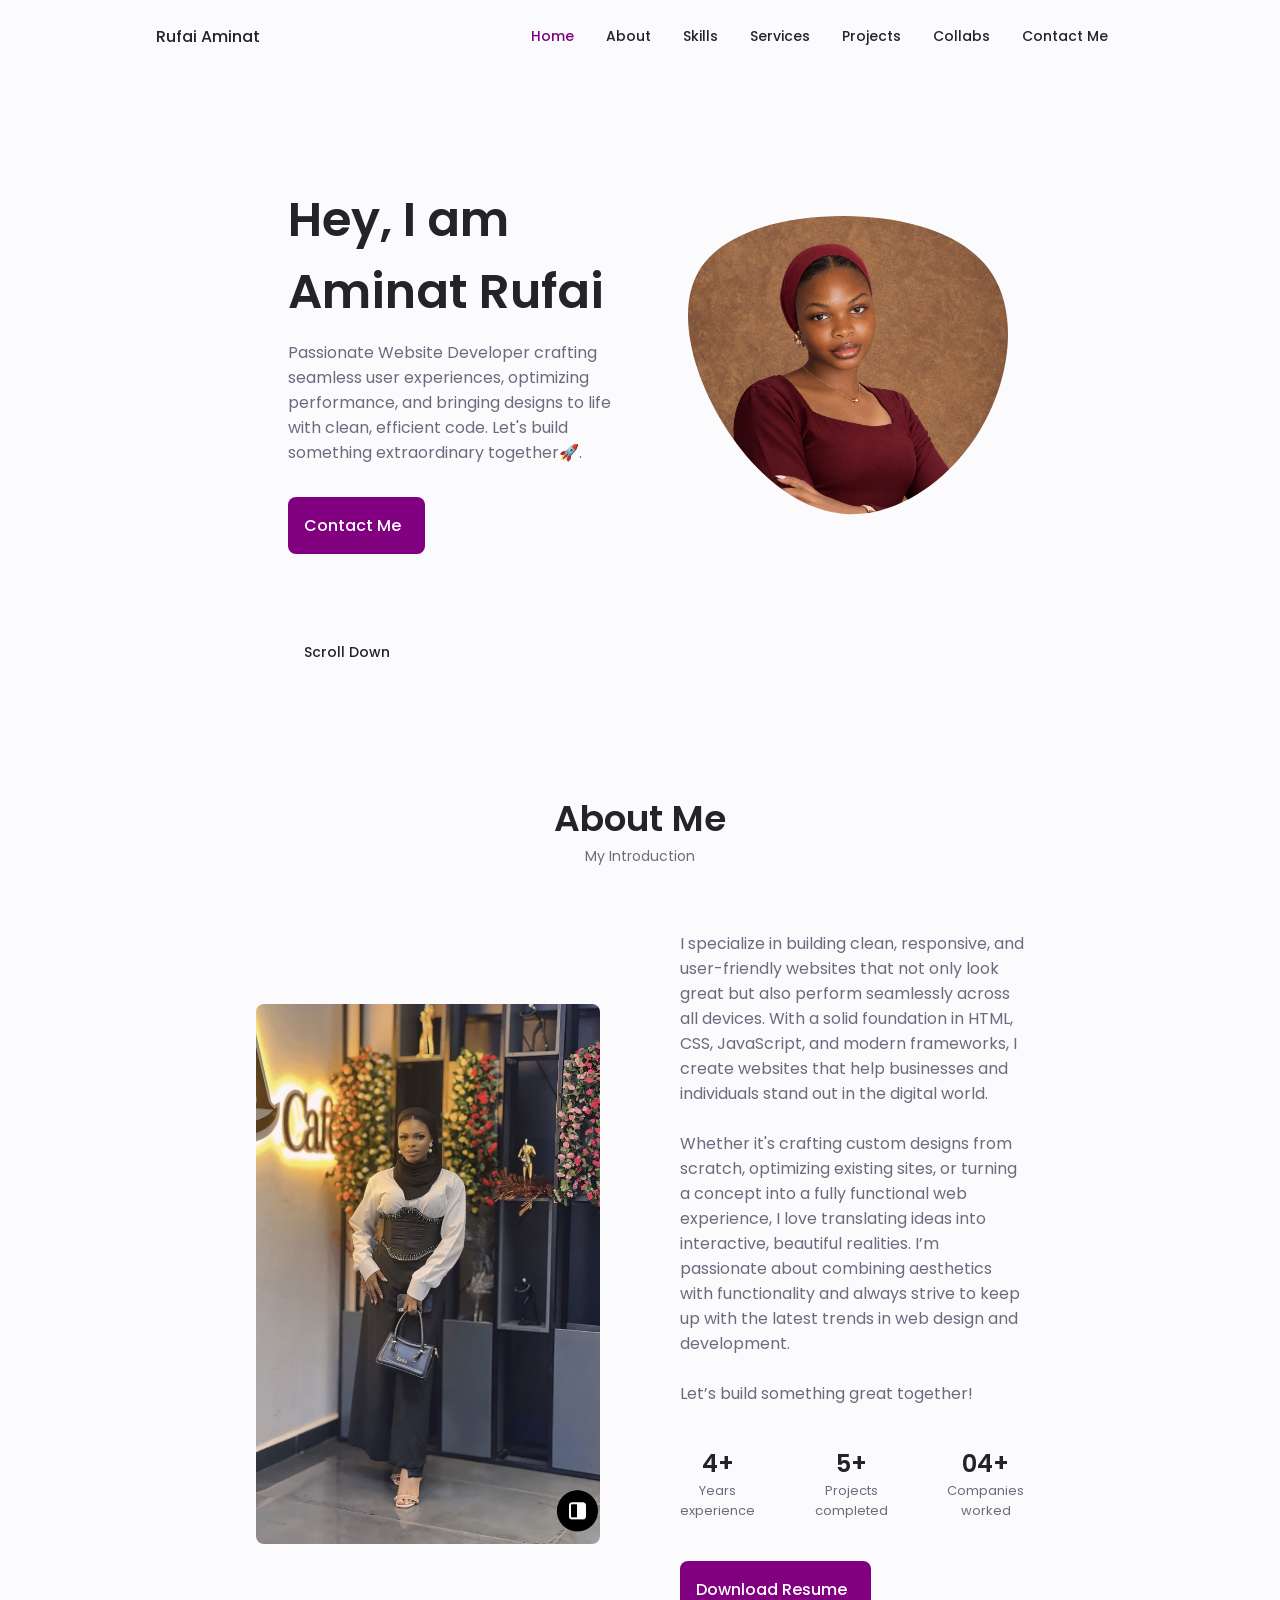
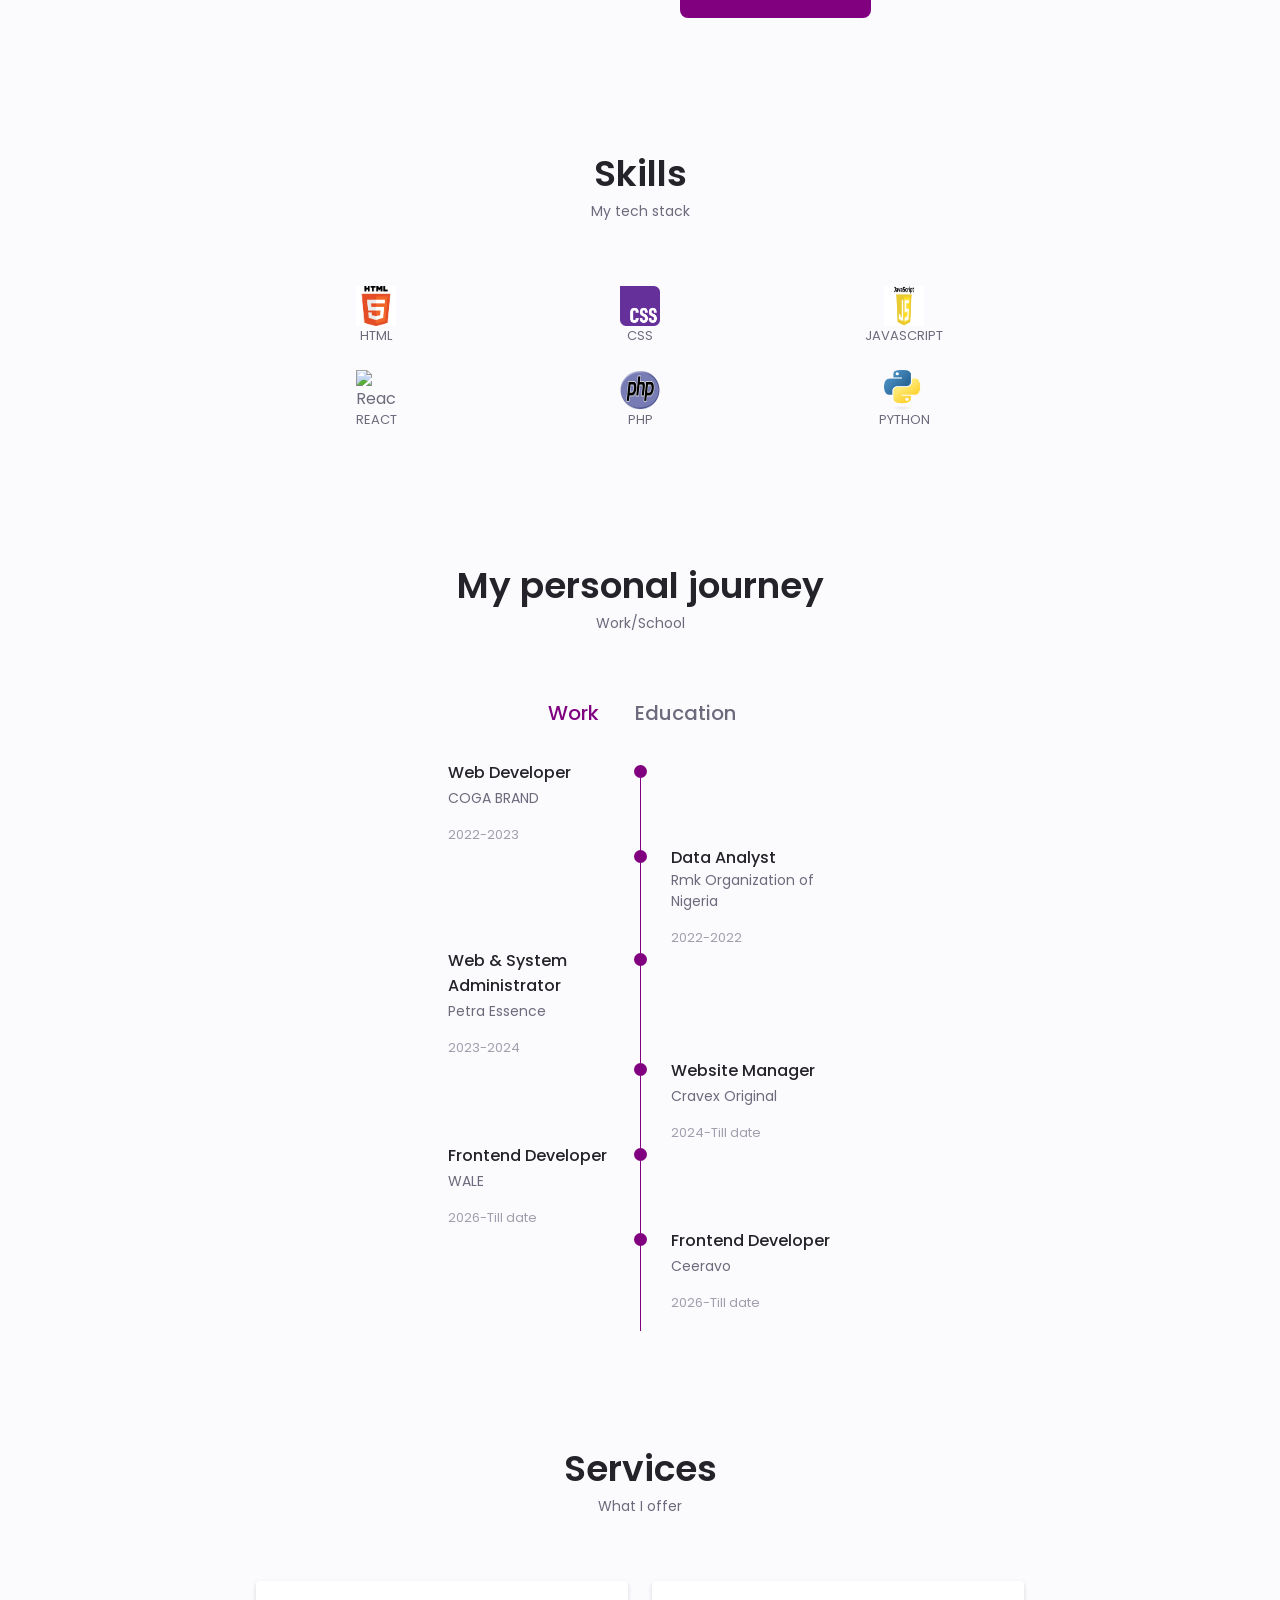
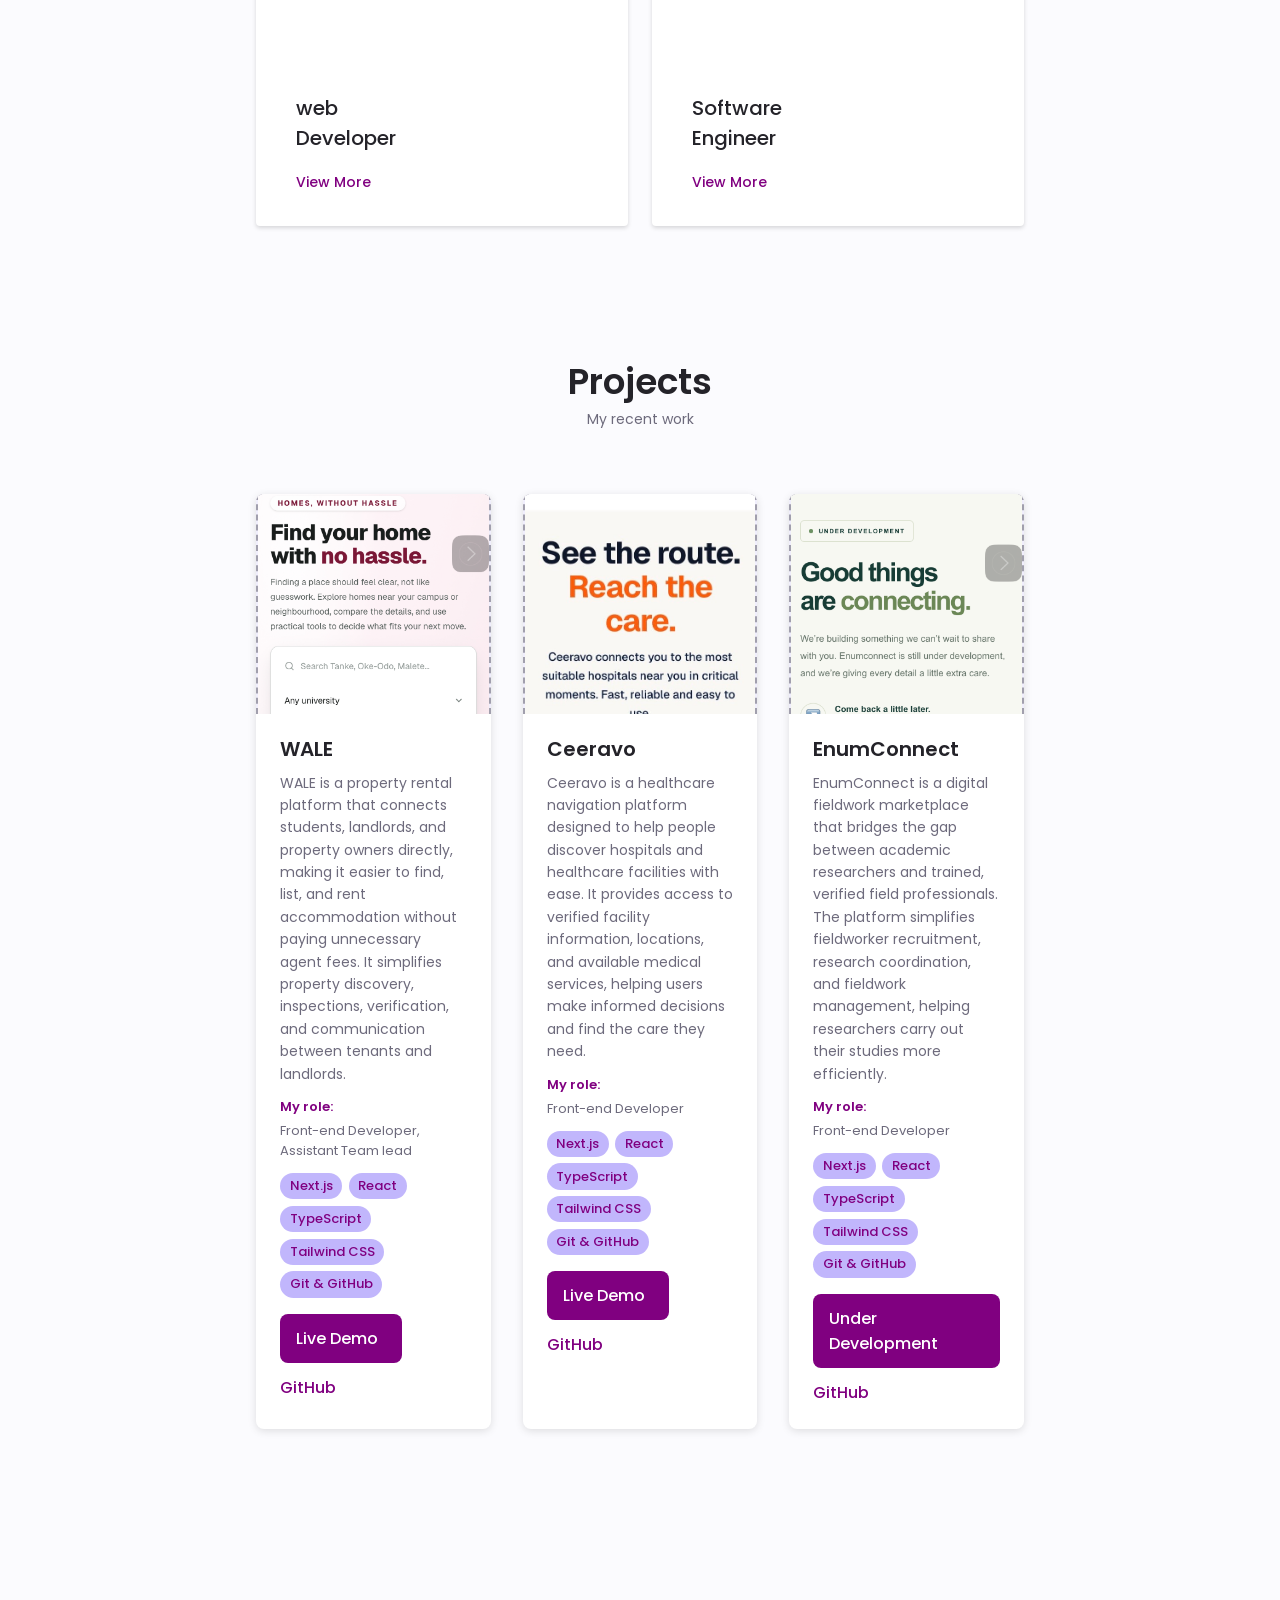
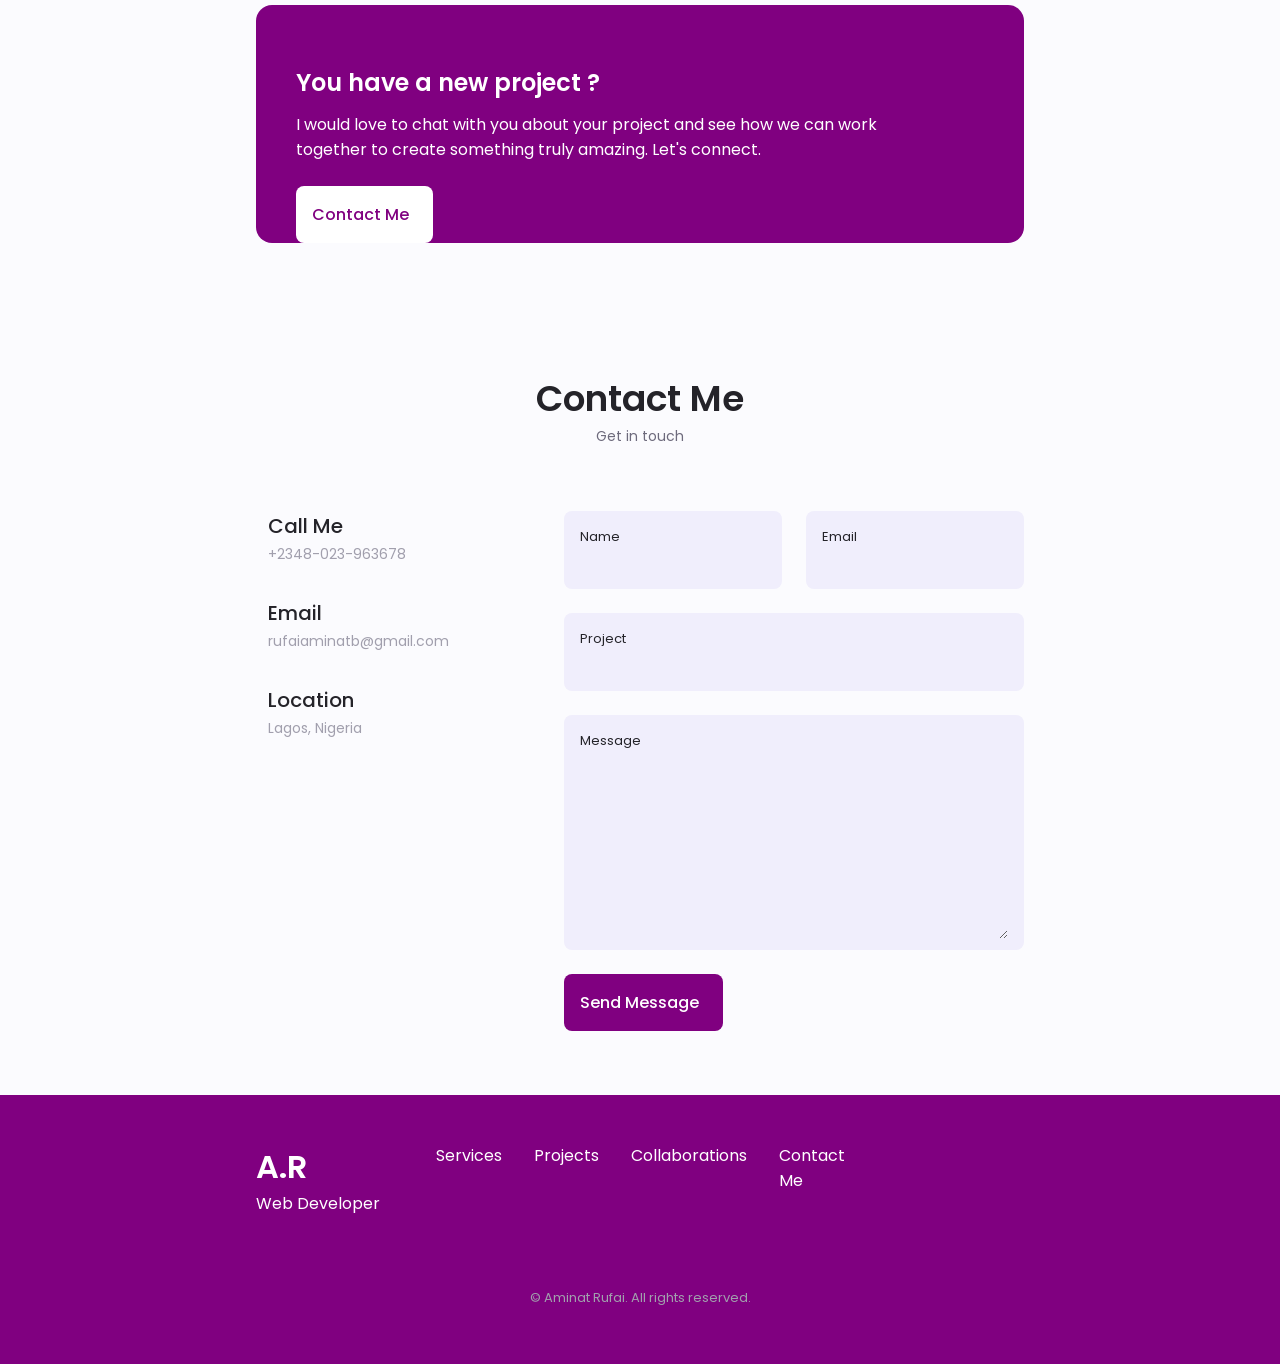
==== commit f90a88a9: "Complete portfolio updates" ====
--- a/index.html
+++ b/index.html
@@ -11,22 +11,22 @@
     <title>Aminat Rufai - Portfolio</title>
 
     <!--==================== OPEN GRAPH META TAGS ===================== -->
-    <meta property="og:title" content="Olusegun Akinnola - Portfolio" />
-    <meta property="og:image" content="/assets/img/PwaImages/ios/512.png" />
+    <meta property="og:title" content="Aminat Rufai - Portfolio" />
+    <meta property="og:image" content="pictures/IMG_7370.jpeg" />
     <meta
       property="og:description"
-      content="Portfolio website of Olusegun Akinnola. A summary of professional experience, 
+      content="Portfolio website of Aminat Rufai. A summary of professional experience, 
       skills, projects details and contact information."
     />
 
     <!--==================== TWITTER META TAGS ===================== -->
-    <meta name="twitter:title" content="Olusegun Akinnola - Portfolio" />
+    <meta name="twitter:title" content="Aminat Rufai - Portfolio" />
     <meta
       name="twitter:description"
-      content="Portfolio website of Olusegun Akinnola. A summary of professional experience, 
+      content="Portfolio website of Aminat Rufai. A summary of professional experience, 
       skills, projects details and contact information."
     />
-    <meta name="twitter:image" content="/assets/img/PwaImages/ios/512.png" />
+    <meta name="twitter:image" content="pictures/IMG_7370.jpeg" />
 
     <!--==================== UNICONS ====================-->
     <link
@@ -117,13 +117,18 @@
                 <i class="uil uil-briefcase-alt nav__icon"></i> Services
               </a>
             </li>
-<!--
+
             <li class="nav__item">
               <a href="#projects" class="nav__link noSelect">
                 <i class="uil uil-scenery nav__icon"></i> Projects
               </a>
             </li>
-            -->
+
+            <li class="nav__item">
+              <a href="#collaborations" class="nav__link noSelect">
+                <i class="uil uil-users-alt nav__icon"></i> Collabs
+              </a>
+            </li>
 
             <li class="nav__item">
               <a href="#contact" class="nav__link noSelect">
@@ -154,7 +159,7 @@
           <div class="home__content grid">
             <div class="home__social">
               <a
-                href="https://www.linkedin.com/in/bolanle tolani/"
+                href="https://www.linkedin.com/in/aminat-rufai/"
                 target="_blank"
                 class="home__social-icon"
               >
@@ -201,7 +206,7 @@
                   <image
                     class="home__blob-img"
                     x="-0"
-                    href="pictures/IMG_7370.jpeg"
+                    href="pictures/Profile-picture.png"
                   ></image>
                 </g>
               </svg>
@@ -228,9 +233,6 @@
           </div>
         </div>
       </section>
-    </main>
-
-    <!--==================== ABOUT ====================-->
 
     <section class="about section" id="about">
       <h2 class="section__title">About Me</h2>
@@ -238,8 +240,7 @@
 
       <div class="about__container container grid">
         
-          <img src="pictures/IMG_5817.jpeg" alt="" class="about__image" />
-        </a>
+          <img src="pictures/IMG_5817.jpeg" alt="Aminat Rufai" class="about__img" />
       
 
         <div class="about__data">
@@ -321,7 +322,7 @@
    <div class="skills__container-box">
      <img
        class="skills__container-img"
-       src="pictures/react.js"
+       src="https://upload.wikimedia.org/wikipedia/commons/a/a7/React-icon.svg"
        alt="React"
      />
      <div class="skills__container-name">REACT</div>
@@ -343,33 +344,6 @@
        alt="python"
      />
      <div class="skills__container-name">PYTHON</div>
-   </div>
-
-   <div class="skills__container-box">
-     <img
-       class="skills__container-img"
-       src="pictures/C_Programming_Language.svg.png"
-       alt="C"
-     />
-     <div class="skills__container-name">C</div>
-   </div>
-
-   <div class="skills__container-box">
-     <img
-       class="skills__container-img"
-       src="pictures/C_Sharp_Logo_2023.png"
-       alt="C#"
-     />
-     <div class="skills__container-name">C#</div>
-   </div>
-
-   <div class="skills__container-box">
-     <img
-       class="skills__container-img"
-       src="pictures/Word press.png"
-       alt="wordpress"
-     />
-     <div class="skills__container-name">WORD PRESS</div>
    </div>
    <!--
  <div class="skills__container-box">
@@ -468,14 +442,45 @@
          <div></div>
          <div>
            <span class="qualification__rounder"></span>
-       
-           <!-- <span class="qualification__line"></span> -->
-           </div>
+           <span class="qualification__line"></span>
+         </div>
          <div>
            <h3 class="qualification__title">Website Manager</h3>
            <span class="qualification__subtitle"> Cravex Original </span>
            <div class="qualification__calender">
              <i class="uil uil-calendar-alt"></i> 2024-Till date
+           </div>
+         </div>
+         </div>
+         
+
+     <!--==================== QUALIFICATOIN 5====================-->
+       <div class="qualification__data">
+         <div>
+           <h3 class="qualification__title">Frontend Developer</h3>
+           <span class="qualification__subtitle"> WALE </span>
+           <div class="qualification__calender">
+             <i class="uil uil-calendar-alt"></i> 2026-Till date
+           </div>
+         </div>
+         <div>
+           <span class="qualification__rounder"></span>
+           <span class="qualification__line"></span>
+         </div>
+       </div>
+
+     <!--==================== QUALIFICATOIN 6====================-->
+       <div class="qualification__data">
+         <div></div>
+         <div>
+           <span class="qualification__rounder"></span>
+          <span class="qualification__line"></span>
+           </div>
+         <div>
+           <h3 class="qualification__title">Frontend Developer</h3>
+           <span class="qualification__subtitle"> Ceeravo </span>
+           <div class="qualification__calender">
+             <i class="uil uil-calendar-alt"></i> 2026-Till date
            </div>
          </div>
        </div>
@@ -511,21 +516,36 @@
          <div>
            <span class="qualification__rounder"></span>
        
-           <!-- <span class="qualification__line"></span> -->
+           <span class="qualification__line"></span>
             </div>
          <div>
-           <h3 class="qualification__title">B.A, English language</h3>
-           <span class="qualification__subtitle"> University of Ilorin </span>
+           <h3 class="qualification__title">Frontend Developer</h3>
+           <span class="qualification__subtitle"> Mentorship For Acceleration(M4ACE) </span>
            <div class="qualification__calender">
-             <i class="uil uil-calendar-alt"></i> 2019-2024
+             <i class="uil uil-calendar-alt"></i> 2026
            </div>
          </div>
        </div>
-     </div>
-   </div>
- </div>
+
+
+ <!--==================== QUALIFICATOIN 3====================-->
+       <div class="qualification__data">
+         <div>
+           <h3 class="qualification__title">Software Engineering, Web Design(Front-end)</h3>
+           <span class="qualification__subtitle">
+             Alx Africa
+           </span>
+           <div class="qualification__calender">
+             <i class="uil uil-calendar-alt"></i> 2022
+           </div>
+         </div>
+        
+         <div>
+           <span class="qualification__rounder"></span>
+           <span class="qualification__line"></span>
+         </div>
+       </div>
 </section>
-
 
         
 <!--==================== SERVICES ====================-->
@@ -541,7 +561,7 @@
    <div class="services__content">
      <div>
        <i class="uil uil-arrow services__icon"></i>
-       <h3 class="services__title">Web<br />Developer</h3>
+       <h3 class="services__title">web<br />Developer</h3>
      </div>
 
      <span
@@ -627,137 +647,149 @@
 </section>
 
 
-<!--==================== PORTFOLIO ====================-->
-<!--
-
-<section class="portfolio section" id="projects">
- <h2 class="section__title">Project</h2>
- <span class="section__subtitle">Most recent work</span>
-
- <div class="portfolio__container container swiper-container">
-   <div class="swiper-wrapper">
-   -->
-     <!--==================== PORTFOLIO 1====================-->
-     <!--
-     <div class="portfolio__content grid swiper-slide">
-       <img
-         src="/assets/img/portfolio/project1.PNG"
-         alt=""
-         class="portfolio__img"
-       />
-       <div class="portfolio__data">
-         <h3 class="portfolio__title">GitLab CI/CD YouTube App Deployment</h3>
-         <p class="portfolio__description">
-           In today's software development landscape, speed and reliability are paramount. 
-           Continuous Integration and Continuous Deployment (CI/CD) pipelines offer a way 
-           to automate and streamline your development and deployment processes. I set up 
-           a complete CI/CD pipeline for a React YouTube app clone using GitLab.
-         </p>
-         <a
-           href="https://github.com/sh1egezzy"
-           target="_blank"
-           class="button button--flex button--small portfolio__button"
-         >
-           Check my Github Repo
-           <i class="uil uil-arrow-right button__icon"></i>
-         </a>
-       </div>
-     </div>
-    -->
-     <!--==================== PORTFOLIO 2====================-->
-     <!--
-     <div class="portfolio__content grid swiper-slide">
-       <img
-         src="/assets/img/portfolio/project2.png"
-         alt=""
-         class="portfolio__img"
-       />
-       <div class="portfolio__data">
-         <h3 class="portfolio__title">Jenkins CI/CD | DOTNET webapp DevSecOps Project</h3>
-         <p class="portfolio__description">
-           I used Jenkins as a CICD tool and deployed application on a Docker Container and Kubernetes cluster
-         </p>
-         <a
-           href="https://github.com/sh1egezzy"
-           target="_blank"
-           class="button button--flex button--small portfolio__button"
-         >
-         Check my Github Repo
-           <i class="uil uil-arrow-right button__icon"></i>
-         </a>
-       </div>
-     </div>
-    -->
-
-     <!-- ==================== PORTFOLIO 3==================== -->
-     <!--
-     <div class="portfolio__content grid swiper-slide">
-       <img
-         src="/assets/img/portfolio/project3.png"
-         alt=""
-         class="portfolio__img"
-       />
-       <div class="portfolio__data">
-         <h3 class="portfolio__title">DevSecOps with ArgoCD,Terraform, and Jenkins for Two Game Versions</h3>
-         <p class="portfolio__description">
-          I embarked on a fascinating journey that unveils the power of ArgoCD, Terraform, 
-          and Jenkins in orchestrating a seamless and secure deployment pipeline for not one, 
-          but two distinct versions of the Tetris game
-         </p>
-         <a
-           href="https://github.com/sh1egezzy"
-           target="_blank"
-           class="button button--flex button--small portfolio__button"
-         >
-         Check my Github Repo
-           <i class="uil uil-arrow-right button__icon"></i>
-         </a>
-       </div>
-     </div>
-    -->
-     <!-- ==================== PORTFOLIO 4==================== -->
-     <!--
-     <div class="portfolio__content grid swiper-slide">
-       <img
-         src="/assets/img/portfolio/project4.png"
-         alt=""
-         class="portfolio__img"
-       />
-       <div class="portfolio__data">
-         <h3 class="portfolio__title">Amazon App Deployment with Terraform and Jenkins CI/CD</h3>
-         <p class="portfolio__description">
-           I leverage Terraform, Jenkins CI/CD, SonarQube, and Trivy to create a robust 
-           and secure pipeline for deploying applications on Amazon Web Services (AWS).
-         </p>
-         <a
-           href="https://github.com/sh1egezzy"
-           target="_blank"
-           class="button button--flex button--small portfolio__button"
-         >
-           Check my Github Repo
-           <i class="uil uil-arrow-right button__icon"></i>
-         </a>
-       </div>
-     </div>
-   </div>
-  -->
-
-   <!-- Add arrows -->
-   <!--
-   <div class="swiper-button-next">
-     <i class="uil uil-angle-right-b swiper-portfolio-icon"></i>
-   </div>
-   <div class="swiper-button-prev">
-     <i class="uil uil-angle-left-b swiper-portfolio-icon"></i>
-   </div>
-  -->
-
-   <!-- Add Pagination -->
-   <!--
-   <div class="swiper-pagination"></div>
- </div>
+<!--==================== PROJECTS ====================-->
+
+<section class="projects section" id="projects">
+  <h2 class="section__title">Projects</h2>
+  <span class="section__subtitle">My recent work</span>
+
+  <div class="projects__container container grid">
+
+    <!--==================== PROJECT CARD 1 ====================-->
+    <!-- To add a project: copy one card block, fill in your details, replace placeholder values -->
+    <article class="projects__card">
+      <div class="projects__img-wrapper">
+        <!-- Replace this placeholder with:-->
+        <div class="projects__img-placeholder">
+          <i class="uil uil-image projects__placeholder-icon"></i>
+          <span><img src="pictures/wale.jpeg" 
+            alt="WALE"
+            class="projects__img" /></span>
+        </div>
+      </div>
+
+      <div class="projects__data">
+        <h3 class="projects__title">WALE</h3>
+
+        <p class="projects__description">
+          WALE is a property rental platform that connects students, landlords, and property owners directly, making it easier to find, list, and rent accommodation without paying unnecessary agent fees.
+          It simplifies property discovery, inspections, verification, and communication between tenants and landlords.
+        </p>
+
+        <div class="projects__role">
+          <span class="projects__role-label">My role:</span>
+          <span class="projects__role-text">Front-end Developer, Assistant Team lead</span>
+        </div>
+
+        <ul class="projects__tech-list">
+  <li class="projects__tech-tag">Next.js</li>
+  <li class="projects__tech-tag">React</li>
+  <li class="projects__tech-tag">TypeScript</li>
+  <li class="projects__tech-tag">Tailwind CSS</li>
+  <li class="projects__tech-tag">Git & GitHub</li>
+</ul>
+
+        <div class="projects__links">
+          
+          <a href="https://waleonline.com.ng" target="_blank" rel="noopener noreferrer" class="button button--flex button--small projects__link-btn">
+            Live Demo <i class="uil uil-external-link-alt button__icon"></i>
+          </a>
+          <a href="https://github.com/wale-platform/W-l-" target="_blank" rel="noopener noreferrer" class="button button--flex button--small button--link projects__link-btn">
+            GitHub <i class="uil uil-github-alt button__icon"></i>
+          </a>
+        </div>
+      </div>
+    </article>
+
+    <!--==================== PROJECT CARD 2 ====================-->
+    <article class="projects__card">
+      <div class="projects__img-wrapper">
+        <div class="projects__img-placeholder">
+          <i class="uil uil-image projects__placeholder-icon"></i>
+          <span><img src="pictures/ceeravo.jpeg" 
+            alt="Ceeravo"
+            class="projects__img" /></span>
+        </div>
+      </div>
+
+      <div class="projects__data">
+        <h3 class="projects__title">Ceeravo</h3>
+
+        <p class="projects__description">
+          Ceeravo is a healthcare navigation platform designed to help people discover hospitals and healthcare facilities with ease. It provides access to verified facility information, locations, and available medical services, helping users make informed decisions and find the care they need.
+        </p>
+
+        <div class="projects__role">
+          <span class="projects__role-label">My role:</span>
+          <span class="projects__role-text">Front-end Developer</span>
+        </div>
+
+        <ul class="projects__tech-list">
+  <li class="projects__tech-tag">Next.js</li>
+  <li class="projects__tech-tag">React</li>
+  <li class="projects__tech-tag">TypeScript</li>
+  <li class="projects__tech-tag">Tailwind CSS</li>
+  <li class="projects__tech-tag">Git & GitHub</li>
+</ul>
+
+
+        <div class="projects__links">
+          <a href="https://ceeravo.com" target="_blank" rel="noopener noreferrer" class="button button--flex button--small projects__link-btn">
+            Live Demo <i class="uil uil-external-link-alt button__icon"></i>
+          </a>
+          <a href="https://github.com/Ceeravo/Ceeravo_project" target="_blank" rel="noopener noreferrer" class="button button--flex button--small button--link projects__link-btn">
+            GitHub <i class="uil uil-github-alt button__icon"></i>
+          </a>
+        </div>
+      </div>
+    </article>
+
+    <!--==================== PROJECT CARD 3 ====================-->
+    <article class="projects__card">
+      <div class="projects__img-wrapper">
+        <div class="projects__img-placeholder">
+          <i class="uil uil-image projects__placeholder-icon"></i>
+          <span><img src="pictures/enumconnect.jpeg" 
+            alt="EnumConnect"
+            class="projects__img" /></span>
+        </div>
+      </div>
+
+      <div class="projects__data">
+        <h3 class="projects__title">EnumConnect</h3>
+
+        <p class="projects__description">
+          EnumConnect is a digital fieldwork marketplace that bridges the gap between academic researchers and trained, verified field professionals. The platform simplifies fieldworker recruitment, research coordination, and fieldwork management, helping researchers carry out their studies more efficiently.
+        </p>
+
+        <div class="projects__role">
+          <span class="projects__role-label">My role:</span>
+          <span class="projects__role-text">Front-end Developer</span>
+        </div>
+
+        <ul class="projects__tech-list">
+  <li class="projects__tech-tag">Next.js</li>
+  <li class="projects__tech-tag">React</li>
+  <li class="projects__tech-tag">TypeScript</li>
+  <li class="projects__tech-tag">Tailwind CSS</li>
+  <li class="projects__tech-tag">Git & GitHub</li>
+</ul>
+
+        <div class="projects__links">
+          <a href="https://www.enumconnect.com" target="_blank" rel="noopener noreferrer" class="button button--flex button--small projects__link-btn">
+            Under Development <i class="uil uil-external-link-alt button__icon"></i>
+          </a>
+          <a href="https://github.com/enumconnect/Enumconnect-web" target="_blank" rel="noopener noreferrer" class="button button--flex button--small button--link projects__link-btn">
+            GitHub <i class="uil uil-github-alt button__icon"></i>
+          </a>
+        </div>
+      </div>
+    </article>
+
+  </div>
 </section>
--->
+
+
 <!--==================== PROJECT IN MIND ====================-->
 
 <section class="project section">
@@ -776,7 +808,6 @@
        </a>
      </div>
 
-     <img src="/assets/img/1.png" alt="" class="project__img" />
    </div>
  </div>
 </section>
@@ -794,7 +825,7 @@
 
        <div>
          <h3 class="contact__title">Call Me</h3>
-         <span class="contact__subtitle">+2348-0667-80758</span>
+         <span class="contact__subtitle">+2348-023-963678</span>
        </div>
      </div>
 
@@ -803,7 +834,7 @@
 
        <div>
          <h3 class="contact__title">Email</h3>
-         <span class="contact__subtitle">bolanletolani93@gmail.com</span>
+         <span class="contact__subtitle">rufaiaminatb@gmail.com</span>
        </div>
      </div>
 
@@ -817,43 +848,175 @@
      </div>
    </div>
 
-   <form action="" class="contact__form grid">
-     <form name="submit-to-google-sheet">
+   <form name="submit-to-google-sheet" class="contact__form grid">
      <div class="contact__inputs grid">
        <div class="contact__content">
-         <label for="" class="contact__label">Name</label>
-         <input type="text" class="contact__input" />
+         <label for="contact-name" class="contact__label">Name</label>
+         <input type="text" id="contact-name" name="Name" class="contact__input" />
        </div>
 
        <div class="contact__content">
-         <label for="" class="contact__label">Email</label>
-         <input type="email" class="contact__input" />
+         <label for="contact-email" class="contact__label">Email</label>
+         <input type="email" id="contact-email" name="Email" class="contact__input" />
        </div>
      </div>
      <div class="contact__content">
-       <label for="" class="contact__label">Project</label>
-       <input type="text" class="contact__input" />
+       <label for="contact-project" class="contact__label">Project</label>
+       <input type="text" id="contact-project" name="Project" class="contact__input" />
      </div>
      <div class="contact__content">
-       <label for="" class="contact__label">Message</label>
+       <label for="contact-message" class="contact__label">Message</label>
        <textarea
-         name=""
-         id=""
-         cols="0"
+         id="contact-message"
+         name="Message"
          rows="7"
          class="contact__input"
        ></textarea>
      </div>
 
      <div>
-       <a href="#" class="button button--flex">
+       <button type="submit" class="button button--flex">
          Send Message
          <i class="uil uil-message button__icon"></i>
-       </a>
+       </button>
      </div>
    </form>
  </div>
 </section>
+
+<!--==================== COLLABORATIONS ====================-->
+<!--
+<section class="collab section" id="collaborations">
+  <h2 class="section__title">Collaborations</h2>
+  <span class="section__subtitle">People I have worked with</span>
+
+  <div class="collab__container container grid">
+
+    <!--==================== COLLABORATOR CARD 1 ====================-->
+    <!--
+      How to fill in a card:
+      1. Replace [Collaborator Name] with their real name.
+      2. Replace [Their Role] with their job title or relationship (e.g. "UI Designer", "Client").
+      3. Replace [Project Name] with the shared project.
+      4. Set href on the profile link to their LinkedIn or GitHub URL, or remove the link entirely.
+      5. If you have a genuine quote with their permission, add class "has-quote" to the article
+         and replace the quote placeholder text. Otherwise leave the blockquote as-is — it stays hidden.
+    -->
+         <!--
+    <article class="collab__card">
+      <div class="collab__header">
+        <div class="collab__avatar" aria-hidden="true">
+          <i class="uil uil-user-circle collab__avatar-icon"></i>
+        </div>
+        <div class="collab__identity">
+          <h3 class="collab__name">[Collaborator Name]</h3>
+          <span class="collab__role">[Their Role — e.g. UI Designer, Client, Mentor]</span>
+        </div>
+      </div>
+
+      <div class="collab__body">
+        <p class="collab__context">
+          <span class="collab__context-label">Project:</span>
+          [Project or company you worked on together]
+        </p>
+
+        <p class="collab__relationship">
+          [Briefly describe how you worked together — 1–2 sentences.]
+        </p>
+
+        <!-- Testimonial quote — only shown when class "has-quote" is added to the article above -->
+        <!--<blockquote class="collab__quote">
+          <p class="collab__quote-text">
+            "[Replace with a genuine quote — only publish with the person's permission]"
+          </p>
+        </blockquote>
+      </div>
+
+      <div class="collab__footer">
+        <!-- Replace href with their actual LinkedIn or GitHub URL, or remove this link entirely -->
+        <!--<a href="#" target="_blank" rel="noopener noreferrer" class="collab__profile-link button--link button--flex">
+          View Profile <i class="uil uil-external-link-alt collab__link-icon"></i>
+        </a>
+      </div>
+    </article>
+
+    <!--==================== COLLABORATOR CARD 2 ====================-->
+    <!--<article class="collab__card">
+      <div class="collab__header">
+        <div class="collab__avatar" aria-hidden="true">
+          <i class="uil uil-user-circle collab__avatar-icon"></i>
+        </div>
+        <div class="collab__identity">
+          <h3 class="collab__name">[Collaborator Name]</h3>
+          <span class="collab__role">[Their Role — e.g. UI Designer, Client, Mentor]</span>
+        </div>
+      </div>
+
+      <div class="collab__body">
+        <p class="collab__context">
+          <span class="collab__context-label">Project:</span>
+          [Project or company you worked on together]
+        </p>
+
+        <p class="collab__relationship">
+          [Briefly describe how you worked together — 1–2 sentences.]
+        </p>
+
+        <blockquote class="collab__quote">
+          <p class="collab__quote-text">
+            "[Replace with a genuine quote — only publish with the person's permission]"
+          </p>
+        </blockquote>
+      </div>
+
+      <div class="collab__footer">
+        <a href="#" target="_blank" rel="noopener noreferrer" class="collab__profile-link button--link button--flex">
+          View Profile <i class="uil uil-external-link-alt collab__link-icon"></i>
+        </a>
+      </div>
+    </article>
+
+    <!--==================== COLLABORATOR CARD 3 ====================-->
+    <!--<article class="collab__card">
+      <div class="collab__header">
+        <div class="collab__avatar" aria-hidden="true">
+          <i class="uil uil-user-circle collab__avatar-icon"></i>
+        </div>
+        <div class="collab__identity">
+          <h3 class="collab__name">[Collaborator Name]</h3>
+          <span class="collab__role">[Their Role — e.g. UI Designer, Client, Mentor]</span>
+        </div>
+      </div>
+
+      <div class="collab__body">
+        <p class="collab__context">
+          <span class="collab__context-label">Project:</span>
+          [Project or company you worked on together]
+        </p>
+
+        <p class="collab__relationship">
+          [Briefly describe how you worked together — 1–2 sentences.]
+        </p>
+
+        <blockquote class="collab__quote">
+          <p class="collab__quote-text">
+            "[Replace with a genuine quote — only publish with the person's permission]"
+          </p>
+        </blockquote>
+      </div>
+
+      <div class="collab__footer">
+        <a href="#" target="_blank" rel="noopener noreferrer" class="collab__profile-link button--link button--flex">
+          View Profile <i class="uil uil-external-link-alt collab__link-icon"></i>
+        </a>
+      </div>
+
+    </article>
+  
+  </div>
+</section>
+
+</main>
 
 <!--==================== FOOTER ====================-->
 
@@ -870,10 +1033,13 @@
          <a href="#services" class="footer__link">Services</a>
        </li>
        <li>
-         <a href="#portfolio" class="footer__link">Portfolio</a>
+         <a href="#projects" class="footer__link">Projects</a>
        </li>
        <li>
-         <a href="#contact" class="footer__link">ContactMe</a>
+         <a href="#collaborations" class="footer__link">Collaborations</a>
+       </li>
+       <li>
+         <a href="#contact" class="footer__link">Contact Me</a>
        </li>
      </ul>
 
@@ -919,7 +1085,7 @@
 
 
 <!--==================== SWIPER JS ====================-->
-<script src="/porfolio 2/Js/swiper-bundle.min.js"></script>
+<script src="Js/swiper-bundle.min.js"></script>
 
     
     <!-- ===================== SHOW/HIDE LOADER ==================== -->
@@ -954,6 +1120,6 @@
 
 
 <!--==================== MAIN JS ====================-->
-<script src="/porfolio 2/Js/main.js"></script>
+<script src="Js/main.js"></script>
 
 </body></html>
--- a/css/styles.css
+++ b/css/styles.css
@@ -660,7 +660,7 @@
   z-index: var(--z-modal);
   opacity: 0;
   visibility: hidden;
-  transform: 0.3s;
+  transition: 0.3s;
 }
 
 .services__modal-content {
@@ -794,7 +794,238 @@
   justify-self: center;
 }
 
+/*==================== PROJECTS ====================*/
+
+.projects__container {
+  grid-template-columns: 1fr;
+  gap: 2rem;
+}
+
+.projects__card {
+  background-color: var(--container-color);
+  border-radius: 0.5rem;
+  box-shadow: 0 2px 8px rgba(0, 0, 0, 0.12);
+  overflow: hidden;
+  transition: box-shadow 0.3s;
+}
+
+.projects__card:hover {
+  box-shadow: 0 6px 16px rgba(0, 0, 0, 0.18);
+}
+
+/* Screenshot area */
+.projects__img-wrapper {
+  width: 100%;
+  height: 200px;
+  overflow: hidden;
+  background-color: var(--input-color);
+}
+
+.projects__img {
+  width: 100%;
+  height: 100%;
+  object-fit: cover;
+  display: block;
+}
+
+/* Placeholder shown until a real screenshot is provided */
+.projects__img-placeholder {
+  width: 100%;
+  height: 100%;
+  display: flex;
+  flex-direction: column;
+  align-items: center;
+  justify-content: center;
+  gap: 0.5rem;
+  color: var(--text-color-light);
+  font-size: var(--small-font-size);
+  border: 2px dashed var(--text-color-light);
+}
+
+.projects__placeholder-icon {
+  font-size: 2.5rem;
+  color: var(--first-color-lighter);
+}
+
+/* Card body */
+.projects__data {
+  padding: 1.25rem 1.5rem 1.5rem;
+}
+
+.projects__title {
+  font-size: var(--h3-font-size);
+  font-weight: var(--font-semi-bold);
+  margin-bottom: var(--mb-0-5);
+  color: var(--title-color);
+}
+
+.projects__description {
+  font-size: var(--small-font-size);
+  color: var(--text-color);
+  margin-bottom: var(--mb-0-75);
+  line-height: 1.6;
+}
+
+/* Role */
+.projects__role {
+  display: flex;
+  flex-wrap: wrap;
+  gap: 0.25rem;
+  margin-bottom: var(--mb-0-75);
+  font-size: var(--smaller-font-size);
+}
+
+.projects__role-label {
+  font-weight: var(--font-semi-bold);
+  color: var(--first-color);
+}
+
+.projects__role-text {
+  color: var(--text-color);
+}
+
+/* Tech tags */
+.projects__tech-list {
+  display: flex;
+  flex-wrap: wrap;
+  gap: 0.4rem;
+  margin-bottom: var(--mb-1);
+  list-style: none;
+}
+
+.projects__tech-tag {
+  background-color: var(--first-color-lighter);
+  color: var(--first-color);
+  font-size: var(--smaller-font-size);
+  font-weight: var(--font-medium);
+  padding: 0.2rem 0.6rem;
+  border-radius: 2rem;
+}
+
+/* Action buttons */
+.projects__links {
+  display: flex;
+  flex-wrap: wrap;
+  gap: 0.75rem;
+}
+
 /*==================== TESTIMONIAL ====================*/
+
+/*==================== COLLABORATIONS ====================*/
+
+.collab__container {
+  grid-template-columns: 1fr;
+  gap: 1.5rem;
+}
+
+.collab__card {
+  background-color: var(--container-color);
+  border-radius: 0.5rem;
+  box-shadow: 0 2px 8px rgba(0, 0, 0, 0.1);
+  padding: 1.5rem;
+  display: flex;
+  flex-direction: column;
+  gap: 1rem;
+  transition: box-shadow 0.3s;
+}
+
+.collab__card:hover {
+  box-shadow: 0 6px 16px rgba(0, 0, 0, 0.15);
+}
+
+/* Avatar + name row */
+.collab__header {
+  display: flex;
+  align-items: center;
+  gap: 0.75rem;
+}
+
+.collab__avatar-icon {
+  font-size: 2.5rem;
+  color: var(--first-color-lighter);
+  line-height: 1;
+}
+
+.collab__name {
+  font-size: var(--h3-font-size);
+  font-weight: var(--font-semi-bold);
+  color: var(--title-color);
+  margin-bottom: 0.1rem;
+}
+
+.collab__role {
+  font-size: var(--smaller-font-size);
+  color: var(--text-color-light);
+  display: block;
+}
+
+/* Body */
+.collab__body {
+  display: flex;
+  flex-direction: column;
+  gap: 0.5rem;
+}
+
+.collab__context {
+  font-size: var(--small-font-size);
+  color: var(--text-color);
+}
+
+.collab__context-label {
+  font-weight: var(--font-semi-bold);
+  color: var(--first-color);
+  margin-right: 0.25rem;
+}
+
+.collab__relationship {
+  font-size: var(--small-font-size);
+  color: var(--text-color);
+  line-height: 1.6;
+}
+
+/* Quote — hidden by default; only shown when article has class "has-quote" */
+.collab__quote {
+  display: none;
+  border-left: 3px solid var(--first-color);
+  padding-left: 0.75rem;
+  margin-top: 0.25rem;
+}
+
+.has-quote .collab__quote {
+  display: block;
+}
+
+.collab__quote-text {
+  font-size: var(--small-font-size);
+  color: var(--text-color);
+  font-style: italic;
+  line-height: 1.6;
+}
+
+/* Footer / profile link */
+.collab__footer {
+  margin-top: auto;
+  padding-top: 0.5rem;
+  border-top: 1px solid var(--input-color);
+}
+
+.collab__profile-link {
+  font-size: var(--small-font-size);
+  color: var(--first-color);
+  font-weight: var(--font-medium);
+  display: inline-flex;
+  align-items: center;
+  gap: 0.3rem;
+  transition: color 0.3s;
+}
+
+.collab__profile-link:hover {
+  color: var(--first-color-alt);
+}
+
+.collab__link-icon {
+  font-size: 1rem;
+}
 
 /*==================== CONTACT ME ====================*/
 
@@ -896,7 +1127,7 @@
   padding: 0 0.3rem;
   border-radius: 0.4rem;
   z-index: var(--z-tooltip);
-  transform: 0.4s;
+  transition: 0.4s;
 }
 .scrollup:hover {
   background-color: var(--first-color-alt);
@@ -966,6 +1197,10 @@
   }
   .project__img {
     width: 200px;
+  }
+  /* Skills: 2 columns on very small screens */
+  .skills__container {
+    grid-template-columns: repeat(2, 1fr);
   }
 }
 
@@ -998,6 +1233,14 @@
   .footer__container {
     grid-template-columns: repeat(2, 1fr);
   }
+  /* Projects: 2 columns from 568px */
+  .projects__container {
+    grid-template-columns: repeat(2, 1fr);
+  }
+  /* Collaborations: 2 columns from 568px */
+  .collab__container {
+    grid-template-columns: repeat(2, 1fr);
+  }
   .qualification__sections {
     display: grid;
     grid-template-columns: 0.6fr;
@@ -1190,4 +1433,33 @@
   .contact__inputs {
     grid-template-columns: repeat(2, 1fr);
   }
-}
+  /* Projects: up to 3 columns on large screens */
+  .projects__container {
+    grid-template-columns: repeat(3, 1fr);
+  }
+  .projects__img-wrapper {
+    height: 220px;
+  }
+  /* Collaborations: 3 columns on large screens */
+  .collab__container {
+    grid-template-columns: repeat(3, 1fr);
+  }
+}
+
+/* ==================== BUTTON ELEMENT RESET ====================*/
+/* Ensures <button> inherits site font and removes browser default styles */
+button {
+  font-family: var(--body-font);
+  font-size: var(--normal-font-size);
+  border: none;
+  background: none;
+  cursor: pointer;
+}
+
+/* ==================== SKILLS RESPONSIVE FIX ====================*/
+/* 2-column skills grid for mobile (351px – 567px) */
+@media screen and (min-width: 351px) and (max-width: 567px) {
+  .skills__container {
+    grid-template-columns: repeat(2, 1fr);
+  }
+}
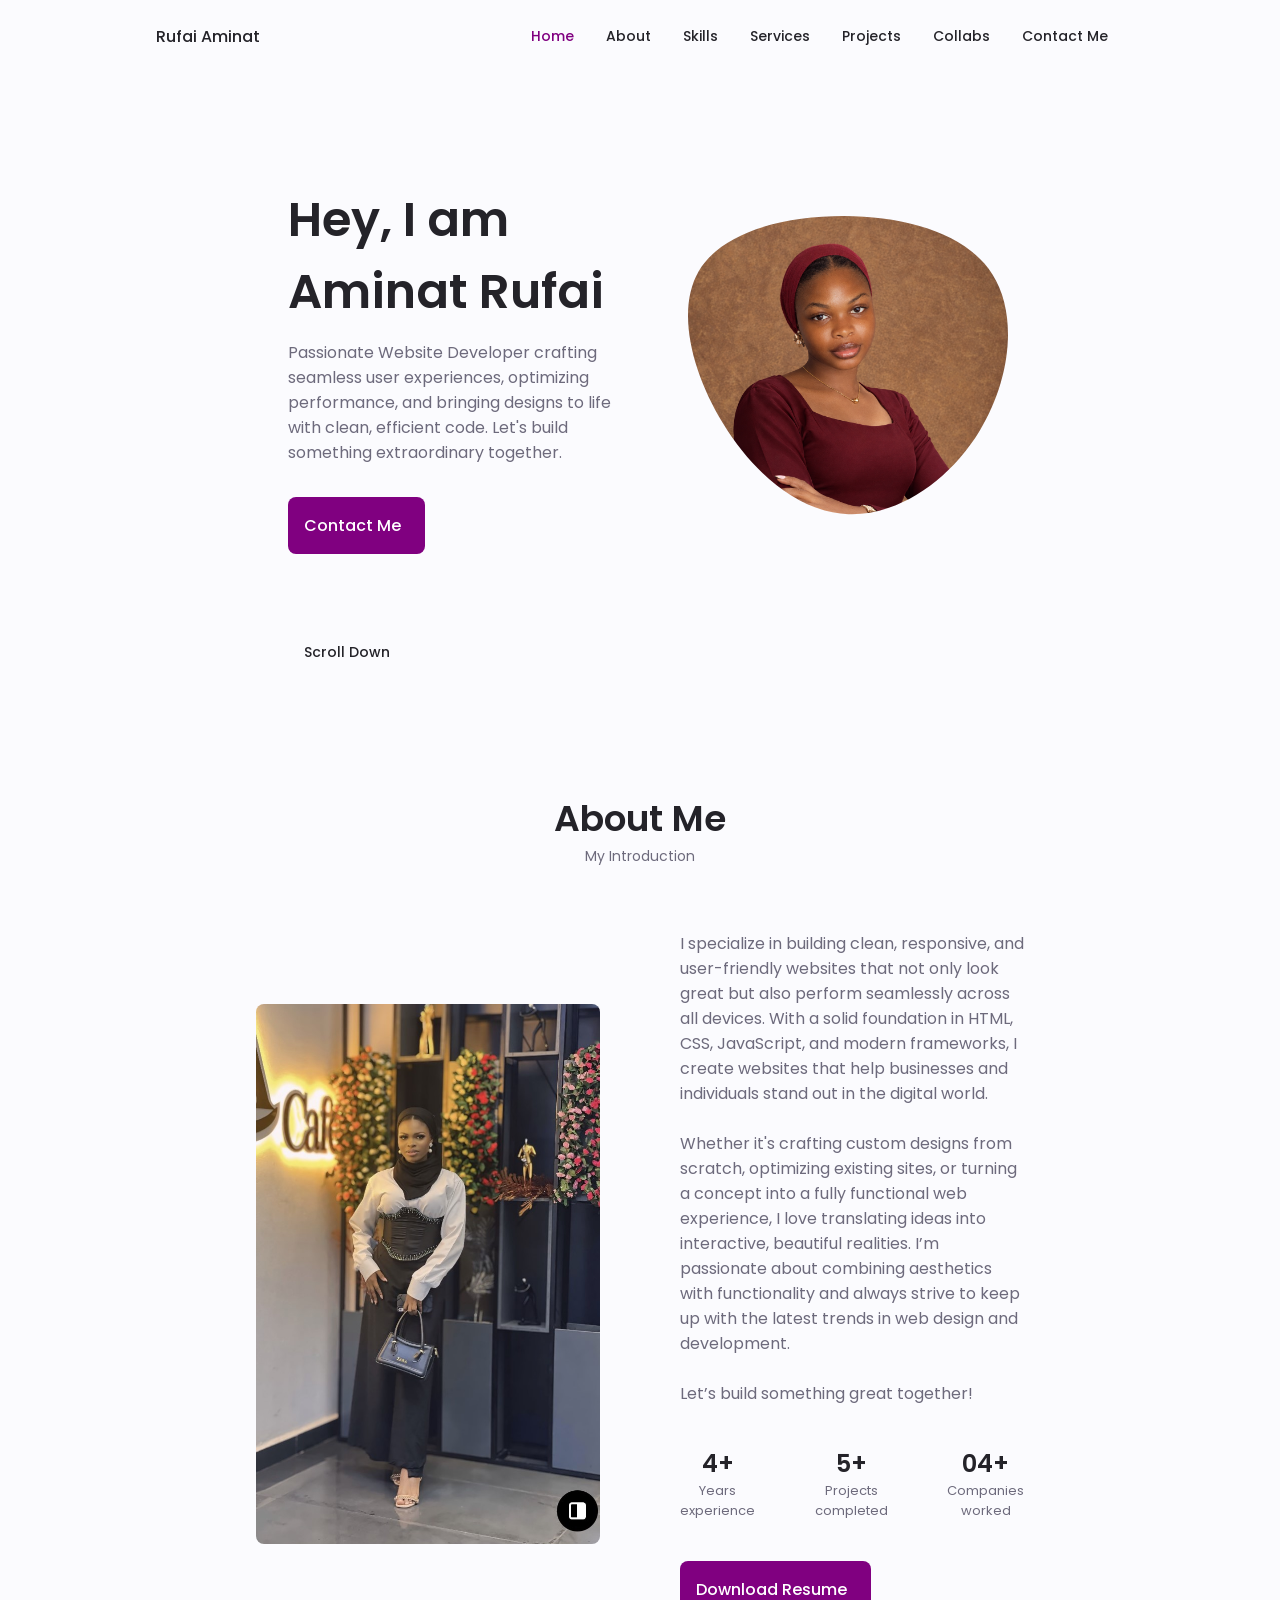
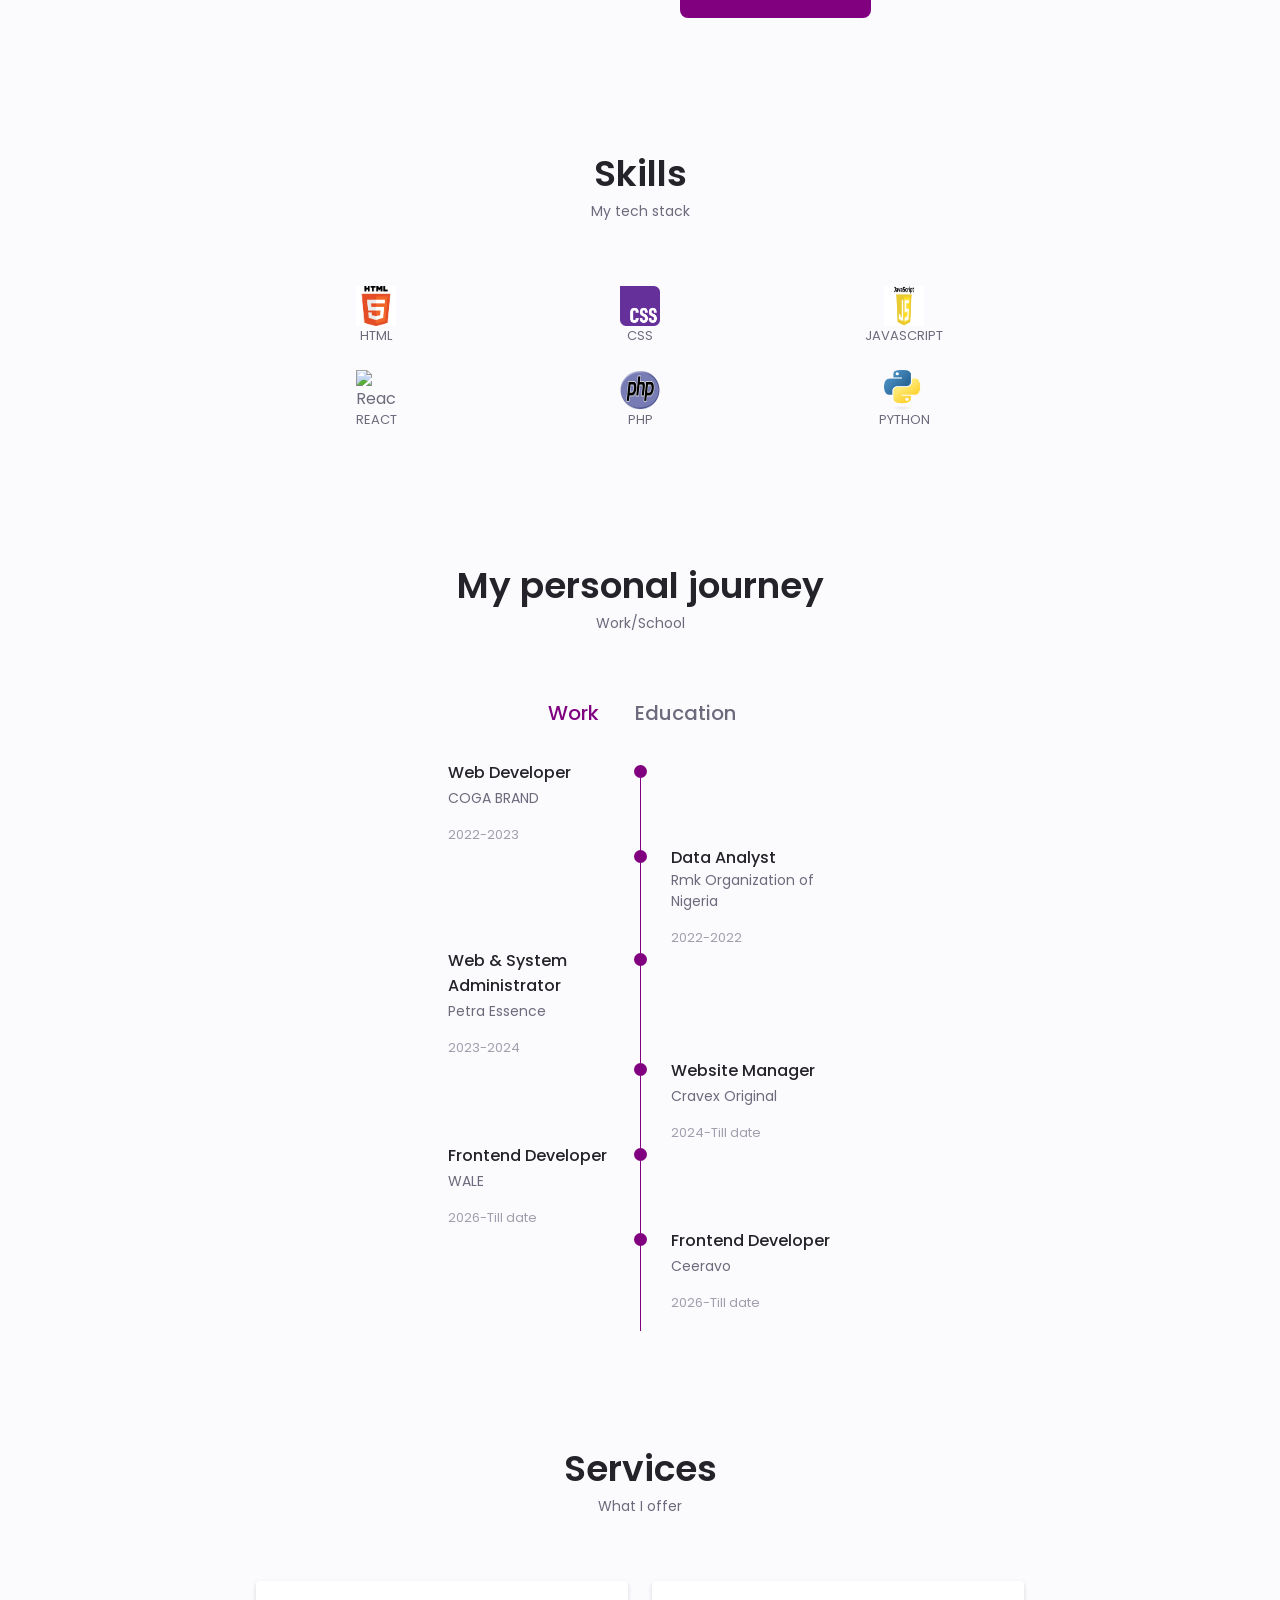
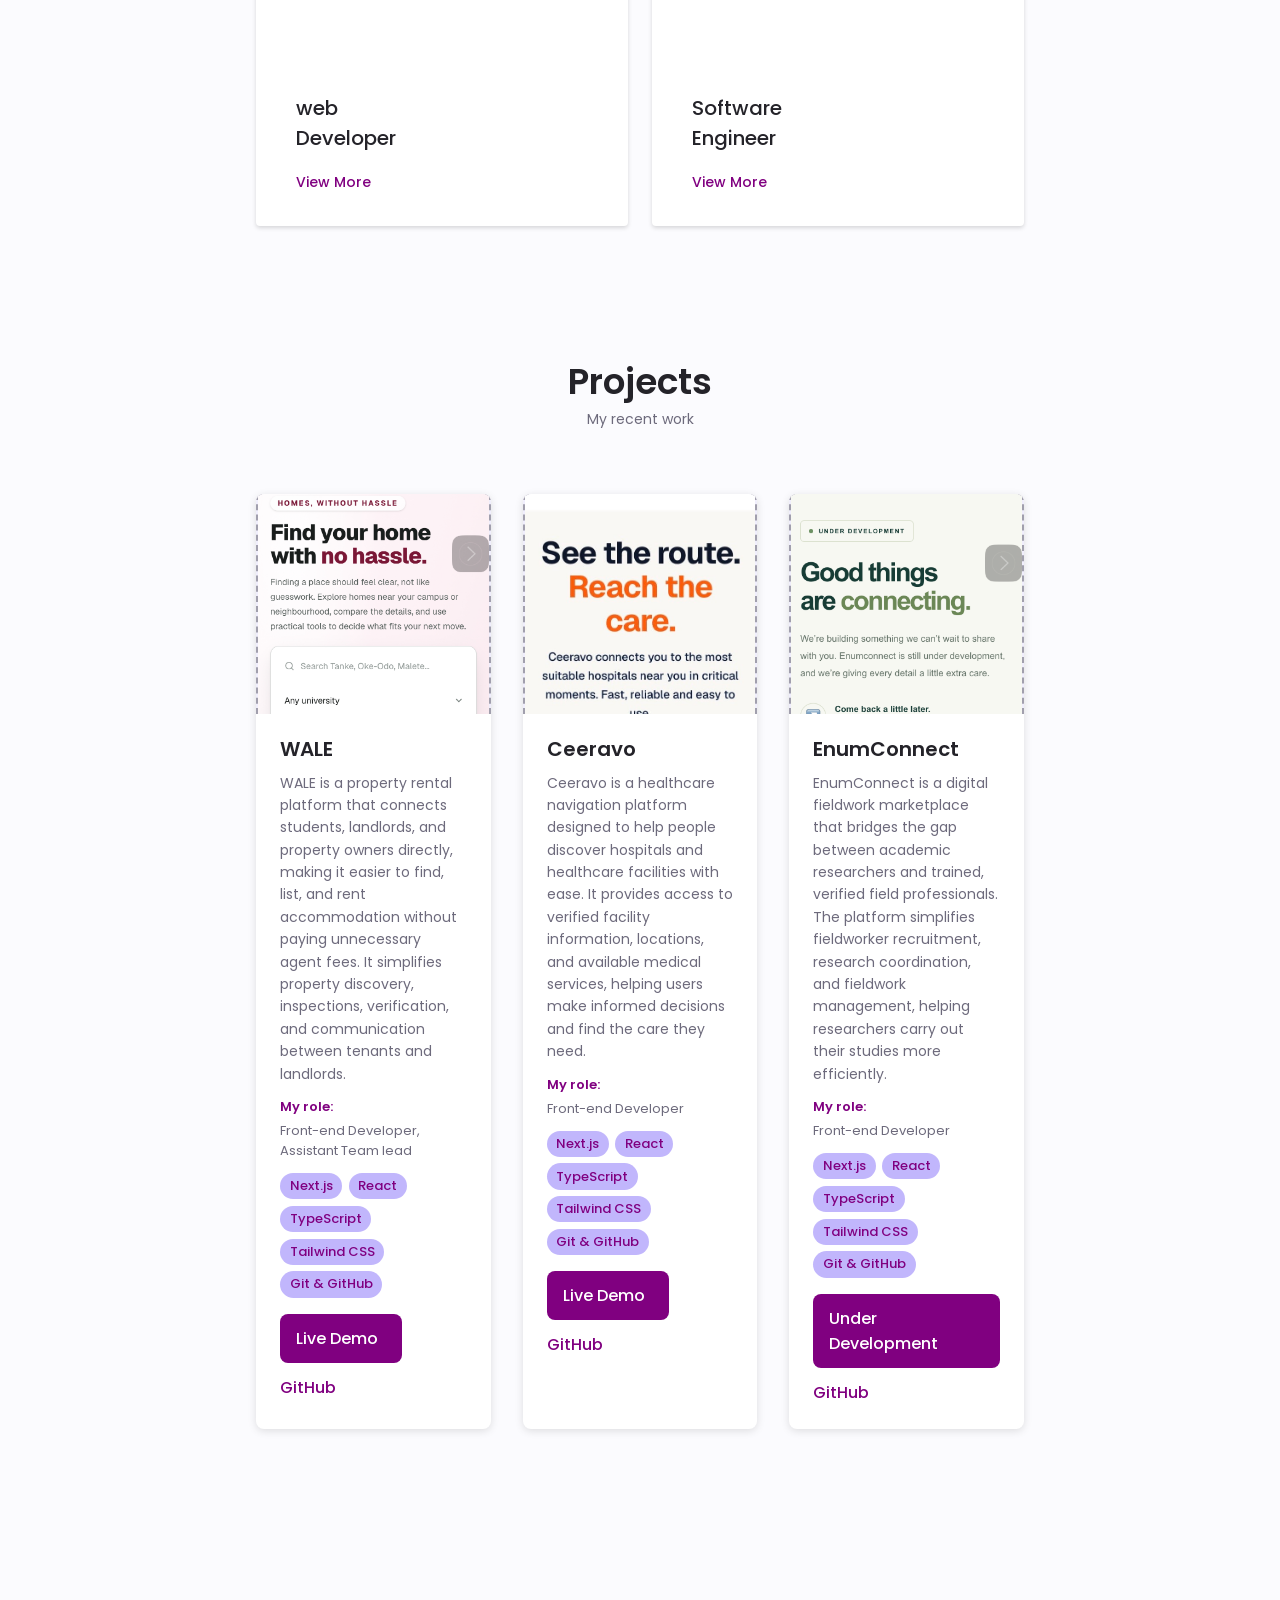
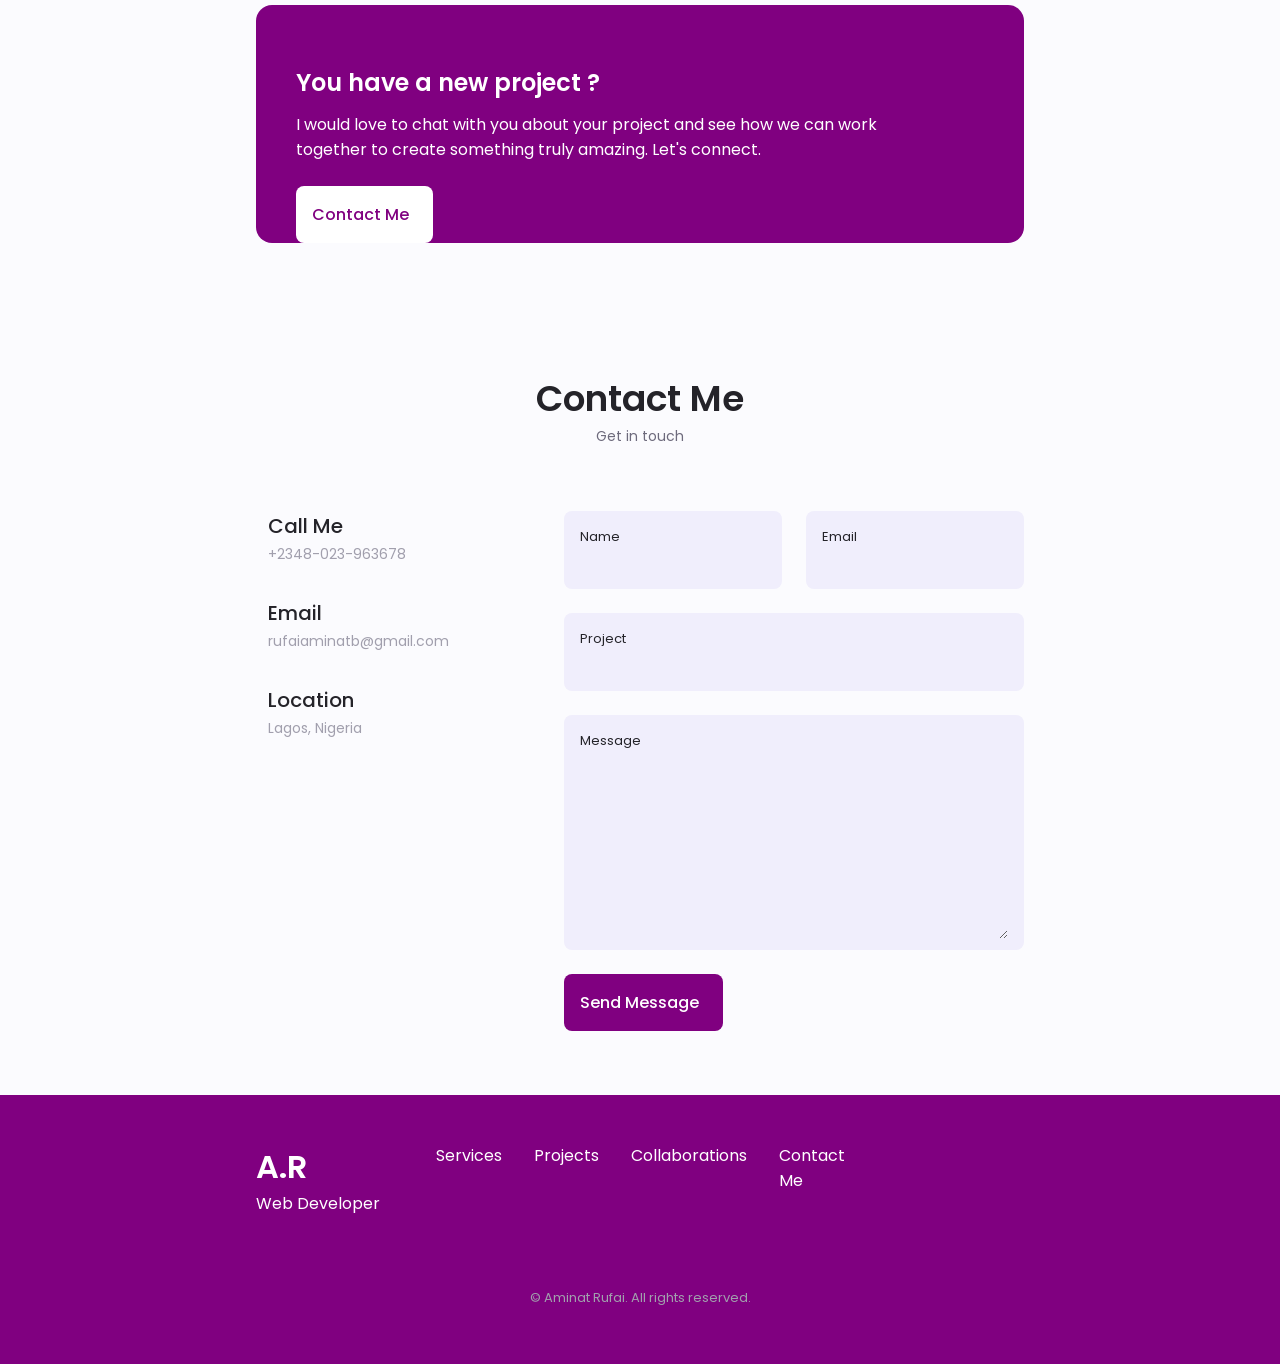
==== commit f268016d: "updated linkedin" ====
--- a/index.html
+++ b/index.html
@@ -12,7 +12,7 @@
 
     <!--==================== OPEN GRAPH META TAGS ===================== -->
     <meta property="og:title" content="Aminat Rufai - Portfolio" />
-    <meta property="og:image" content="pictures/IMG_7370.jpeg" />
+    <meta property="og:image" content="pictures/Profile-picture.png" />
     <meta
       property="og:description"
       content="Portfolio website of Aminat Rufai. A summary of professional experience, 
@@ -159,8 +159,8 @@
           <div class="home__content grid">
             <div class="home__social">
               <a
-                href="https://www.linkedin.com/in/aminat-rufai/"
-                target="_blank"
+                href="www.linkedin.com/in/aminat-rufai-663247425"
+                  target="_blank"
                 class="home__social-icon"
               >
                 <i class="uil uil-linkedin-alt"></i>
@@ -217,7 +217,7 @@
               <h3 class="home__subtitle"><span class="typing"></span><span class="typed-cursor"></span></h3>
               
               <p class="home__description">
-               Passionate Website Developer crafting seamless user experiences, optimizing performance, and bringing designs to life with clean, efficient code. Let's build something extraordinary together🚀.
+               Passionate Website Developer crafting seamless user experiences, optimizing performance, and bringing designs to life with clean, efficient code. Let's build something extraordinary together.
               </p>
               <a href="#contact" class="button button--flex">
                 Contact Me<i class="uil uil-message button__icon"></i>
